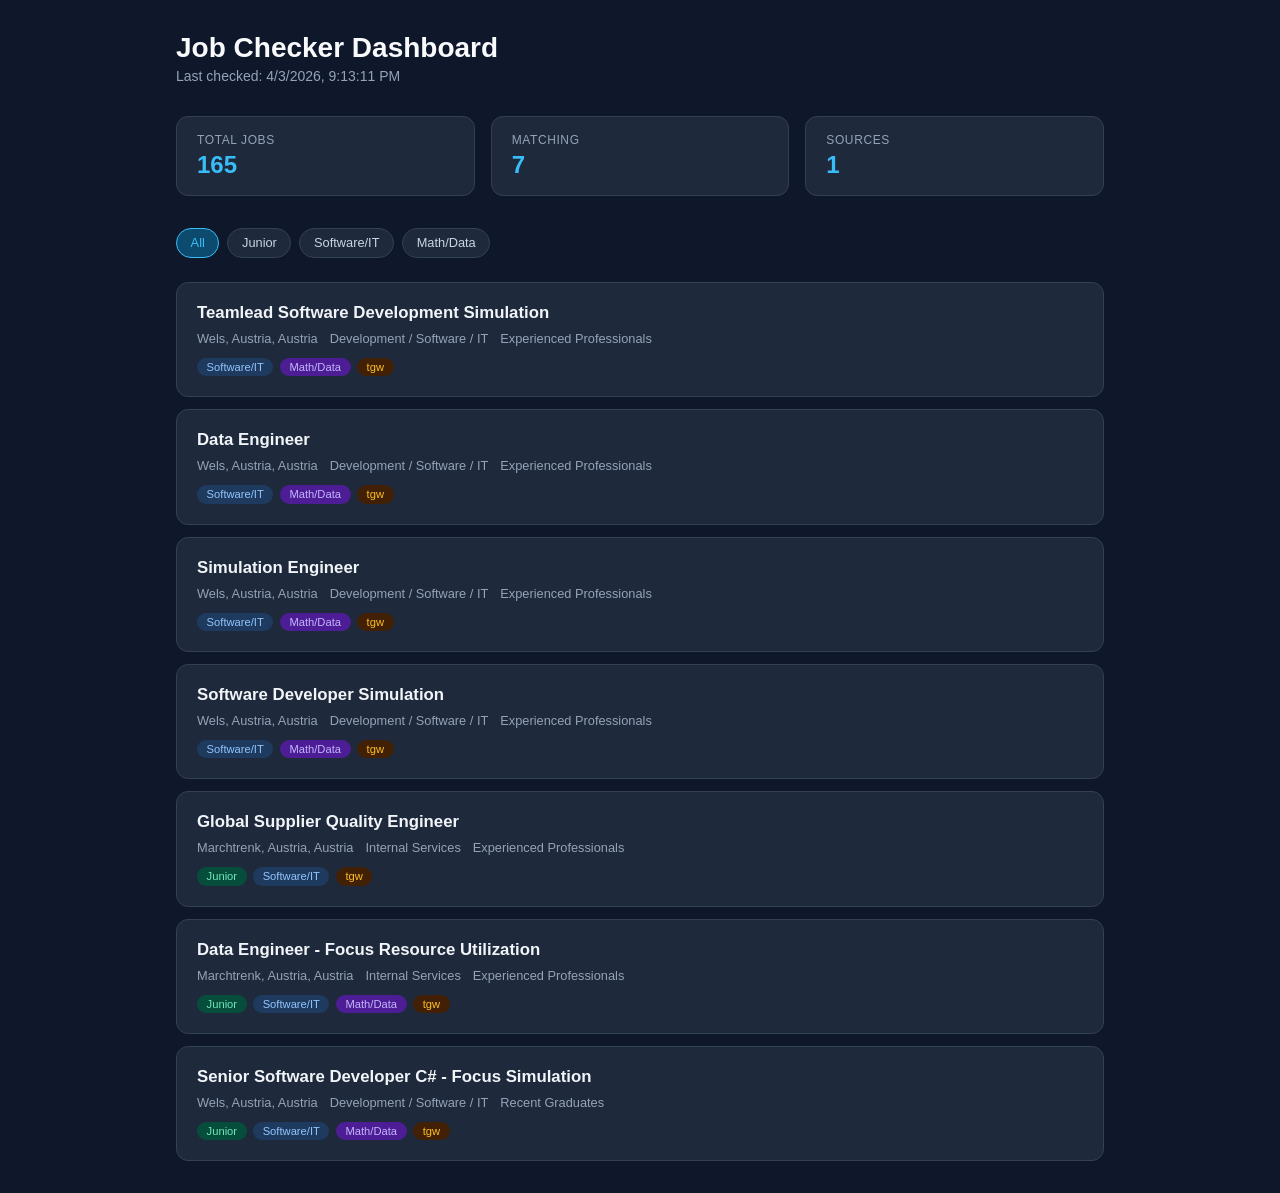
==== docs/index.html @ 66a91183 "initial generated project" ====
<!DOCTYPE html>
<html lang="en">
<head>
    <meta charset="UTF-8">
    <meta name="viewport" content="width=device-width, initial-scale=1.0">
    <title>Job Checker Dashboard</title>
    <style>
        * { margin: 0; padding: 0; box-sizing: border-box; }
        body {
            font-family: -apple-system, BlinkMacSystemFont, 'Segoe UI', Roboto, sans-serif;
            background: #0f172a;
            color: #e2e8f0;
            min-height: 100vh;
        }
        .container { max-width: 960px; margin: 0 auto; padding: 2rem 1rem; }
        header { margin-bottom: 2rem; }
        h1 { font-size: 1.75rem; color: #f8fafc; margin-bottom: 0.25rem; }
        .subtitle { color: #94a3b8; font-size: 0.875rem; }
        .stats {
            display: grid;
            grid-template-columns: repeat(auto-fit, minmax(140px, 1fr));
            gap: 1rem;
            margin-bottom: 2rem;
        }
        .stat-card {
            background: #1e293b;
            border-radius: 0.75rem;
            padding: 1rem 1.25rem;
            border: 1px solid #334155;
        }
        .stat-card .label { color: #94a3b8; font-size: 0.75rem; text-transform: uppercase; letter-spacing: 0.05em; }
        .stat-card .value { font-size: 1.5rem; font-weight: 700; color: #38bdf8; margin-top: 0.25rem; }
        .filters {
            display: flex; gap: 0.5rem; flex-wrap: wrap; margin-bottom: 1.5rem;
        }
        .filter-btn {
            background: #1e293b;
            border: 1px solid #334155;
            color: #cbd5e1;
            padding: 0.4rem 0.85rem;
            border-radius: 2rem;
            font-size: 0.8rem;
            cursor: pointer;
            transition: all 0.15s;
        }
        .filter-btn:hover { border-color: #38bdf8; color: #38bdf8; }
        .filter-btn.active { background: #0c4a6e; border-color: #38bdf8; color: #38bdf8; }
        .job-list { display: flex; flex-direction: column; gap: 0.75rem; }
        .job-card {
            background: #1e293b;
            border: 1px solid #334155;
            border-radius: 0.75rem;
            padding: 1.25rem;
            transition: border-color 0.15s;
        }
        .job-card:hover { border-color: #475569; }
        .job-card a { text-decoration: none; color: inherit; }
        .job-title { font-size: 1.05rem; font-weight: 600; color: #f1f5f9; margin-bottom: 0.5rem; }
        .job-title a:hover { color: #38bdf8; }
        .job-meta { display: flex; flex-wrap: wrap; gap: 0.75rem; font-size: 0.8rem; color: #94a3b8; margin-bottom: 0.75rem; }
        .job-meta span { display: flex; align-items: center; gap: 0.3rem; }
        .tags { display: flex; flex-wrap: wrap; gap: 0.4rem; }
        .tag {
            font-size: 0.7rem;
            padding: 0.2rem 0.6rem;
            border-radius: 1rem;
            font-weight: 500;
        }
        .tag.junior { background: #064e3b; color: #6ee7b7; }
        .tag.software { background: #1e3a5f; color: #93c5fd; }
        .tag.math { background: #4c1d95; color: #c4b5fd; }
        .tag.source { background: #422006; color: #fbbf24; }
        .empty-state {
            text-align: center;
            padding: 3rem 1rem;
            color: #64748b;
        }
        .empty-state svg { width: 48px; height: 48px; margin-bottom: 1rem; opacity: 0.4; }
        .loading { text-align: center; padding: 3rem; color: #64748b; }
        .error { text-align: center; padding: 3rem; color: #f87171; }
    </style>
</head>
<body>
    <div class="container">
        <header>
            <h1>Job Checker Dashboard</h1>
            <p class="subtitle" id="last-check">Loading...</p>
        </header>

        <div class="stats" id="stats">
            <div class="stat-card">
                <div class="label">Total Jobs</div>
                <div class="value" id="stat-total">-</div>
            </div>
            <div class="stat-card">
                <div class="label">Matching</div>
                <div class="value" id="stat-matching">-</div>
            </div>
            <div class="stat-card">
                <div class="label">Sources</div>
                <div class="value" id="stat-sources">-</div>
            </div>
        </div>

        <div class="filters" id="filters">
            <button class="filter-btn active" data-filter="all">All</button>
            <button class="filter-btn" data-filter="junior">Junior</button>
            <button class="filter-btn" data-filter="software">Software/IT</button>
            <button class="filter-btn" data-filter="math">Math/Data</button>
        </div>

        <div class="job-list" id="job-list">
            <div class="loading">Loading results...</div>
        </div>
    </div>

    <script>
        let allJobs = [];
        let currentFilter = 'all';

        async function loadData() {
            try {
                const res = await fetch('results.json?' + Date.now());
                if (!res.ok) throw new Error('Failed to load results.json');
                const data = await res.json();
                allJobs = data.results || [];
                render(data);
            } catch (err) {
                document.getElementById('job-list').innerHTML =
                    `<div class="error">Could not load results. Make sure the GitHub Action has run at least once.<br><small>${err.message}</small></div>`;
            }
        }

        function render(data) {
            const date = new Date(data.check_date);
            document.getElementById('last-check').textContent =
                `Last checked: ${date.toLocaleString()}`;
            document.getElementById('stat-total').textContent = data.total_jobs_found;
            document.getElementById('stat-matching').textContent = data.matching_jobs;

            const sources = new Set(allJobs.map(j => j.source));
            document.getElementById('stat-sources').textContent = sources.size;

            applyFilter();
        }

        function applyFilter() {
            let filtered = allJobs;
            if (currentFilter !== 'all') {
                const key = currentFilter === 'junior' ? 'is_junior_level'
                    : currentFilter === 'software' ? 'is_software_dev'
                    : 'is_math_related';
                filtered = allJobs.filter(j => j.match_details[key]);
            }

            const list = document.getElementById('job-list');
            if (filtered.length === 0) {
                list.innerHTML = `<div class="empty-state">
                    <svg xmlns="http://www.w3.org/2000/svg" fill="none" viewBox="0 0 24 24" stroke="currentColor"><path stroke-linecap="round" stroke-linejoin="round" stroke-width="1.5" d="M21 21l-6-6m2-5a7 7 0 11-14 0 7 7 0 0114 0z"/></svg>
                    <p>No matching jobs found for this filter.</p>
                </div>`;
                return;
            }

            list.innerHTML = filtered.map(job => {
                const tags = [];
                if (job.match_details.is_junior_level) tags.push('<span class="tag junior">Junior</span>');
                if (job.match_details.is_software_dev) tags.push('<span class="tag software">Software/IT</span>');
                if (job.match_details.is_math_related) tags.push('<span class="tag math">Math/Data</span>');
                tags.push(`<span class="tag source">${job.source}</span>`);

                const url = job.url.startsWith('http') ? job.url : `https://www.tgw-group.com${job.url}`;

                return `<div class="job-card">
                    <div class="job-title"><a href="${url}" target="_blank" rel="noopener">${job.title}</a></div>
                    <div class="job-meta">
                        <span>${job.location}, ${job.country}</span>
                        <span>${job.category}</span>
                        <span>${job.experience_level}</span>
                    </div>
                    <div class="tags">${tags.join('')}</div>
                </div>`;
            }).join('');
        }

        document.getElementById('filters').addEventListener('click', e => {
            if (!e.target.classList.contains('filter-btn')) return;
            document.querySelectorAll('.filter-btn').forEach(b => b.classList.remove('active'));
            e.target.classList.add('active');
            currentFilter = e.target.dataset.filter;
            applyFilter();
        });

        loadData();
    </script>
</body>
</html>
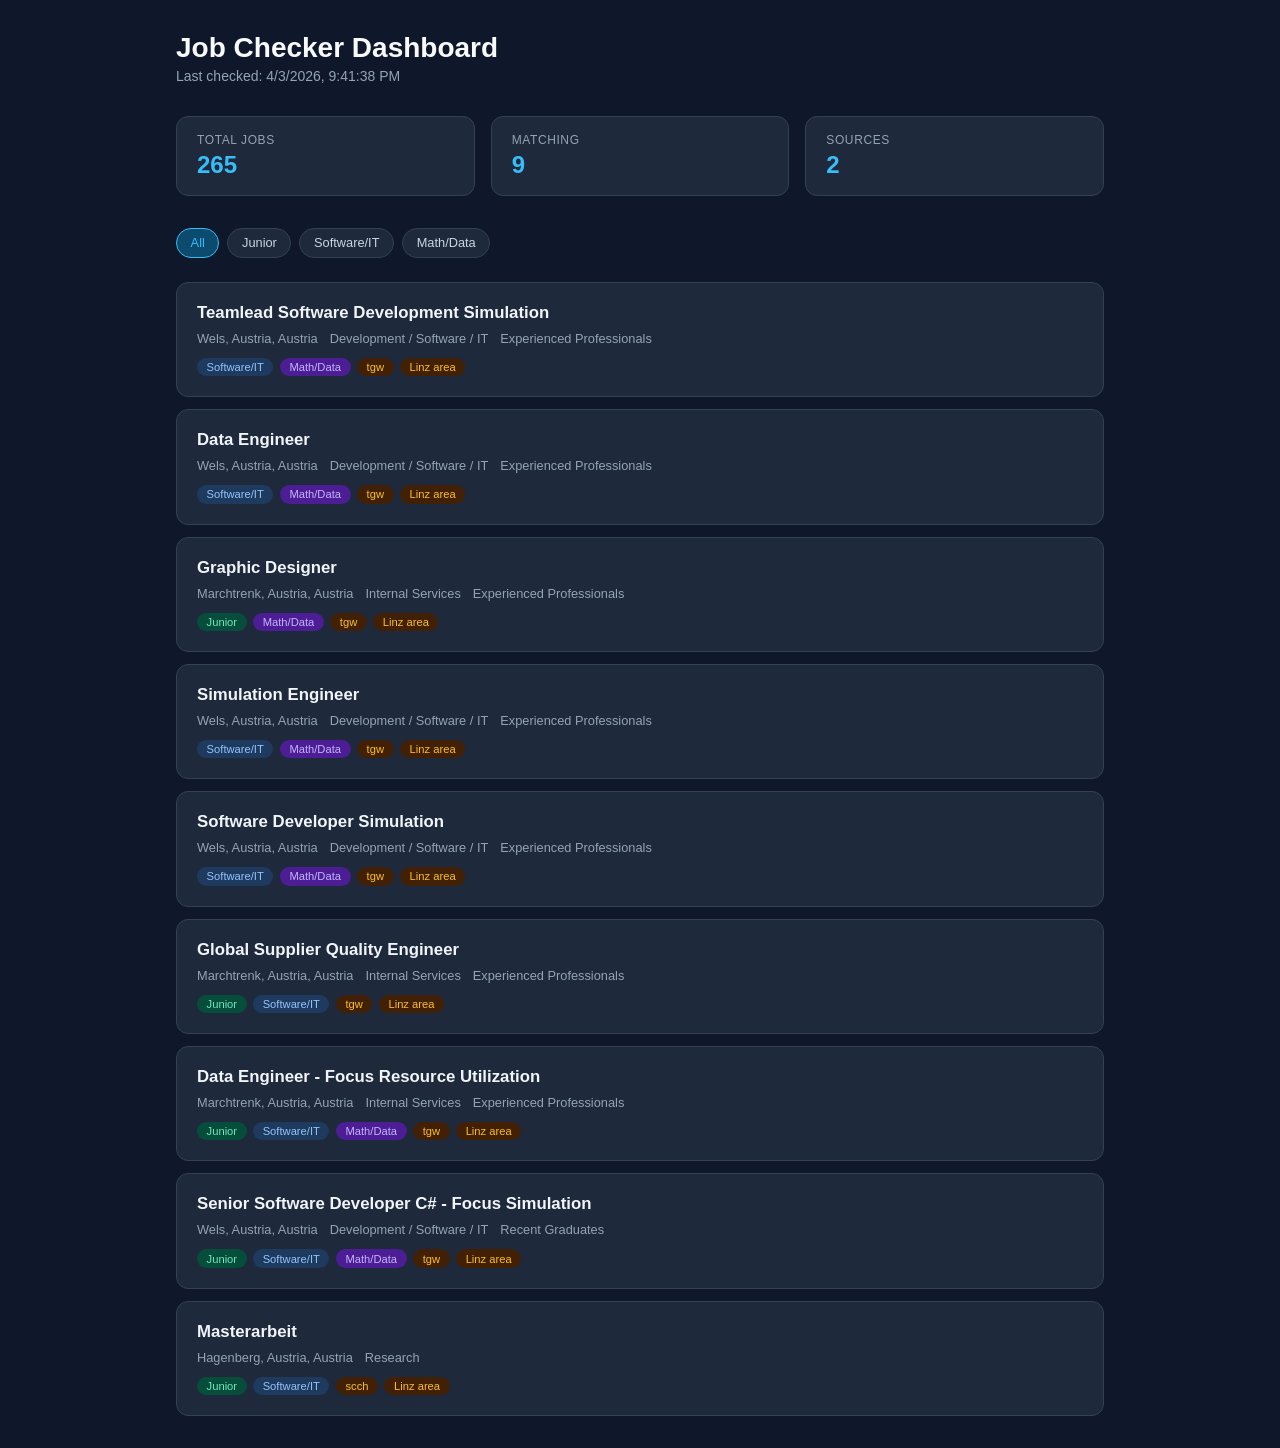
==== commit c590bf97: "add: more companies" ====
--- a/docs/index.html
+++ b/docs/index.html
@@ -168,6 +168,10 @@
                 if (job.match_details.is_software_dev) tags.push('<span class="tag software">Software/IT</span>');
                 if (job.match_details.is_math_related) tags.push('<span class="tag math">Math/Data</span>');
                 tags.push(`<span class="tag source">${job.source}</span>`);
+                if (job.location_match) {
+                    const locLabels = {linz_area: 'Linz area', austria: 'Austria', remote_worldwide: 'Remote (worldwide)', remote_eu: 'Remote (EU)', remote: 'Remote'};
+                    tags.push(`<span class="tag source">${locLabels[job.location_match] || job.location_match}</span>`);
+                }
 
                 const url = job.url.startsWith('http') ? job.url : `https://www.tgw-group.com${job.url}`;
 
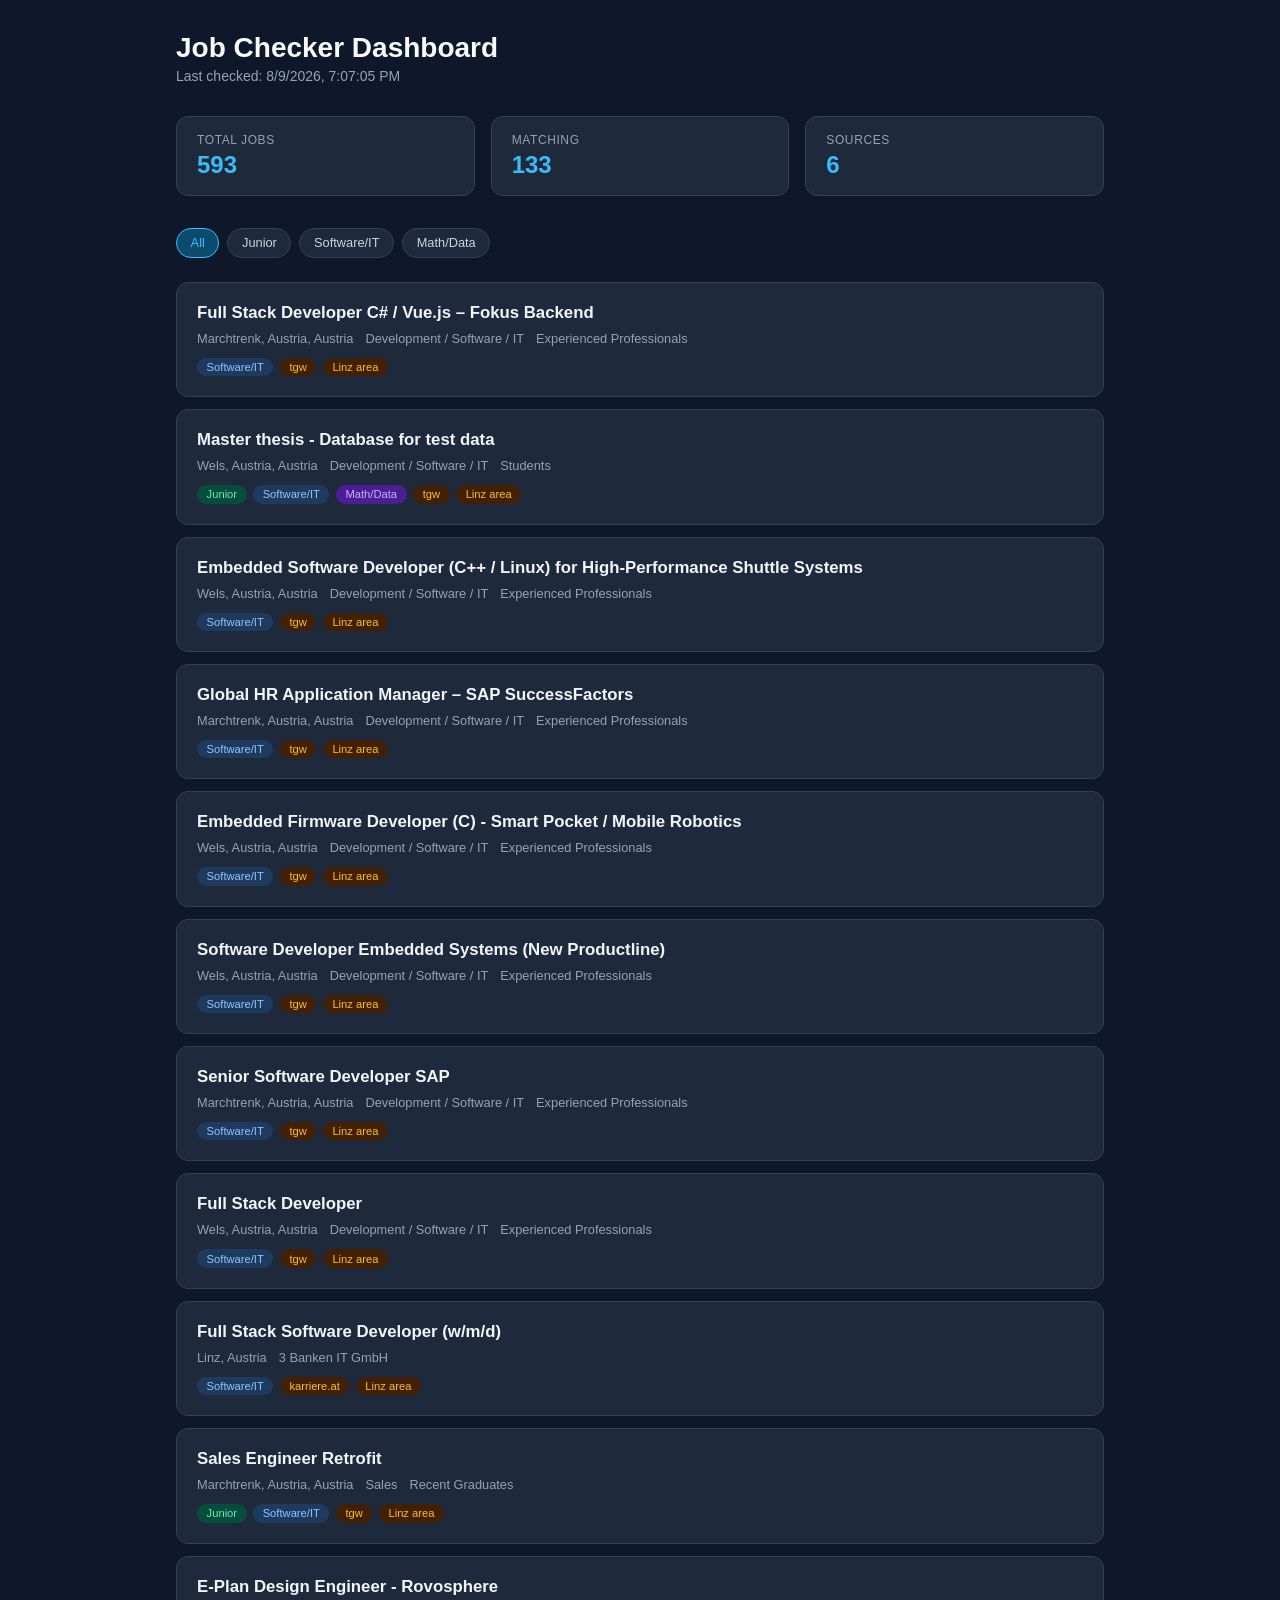
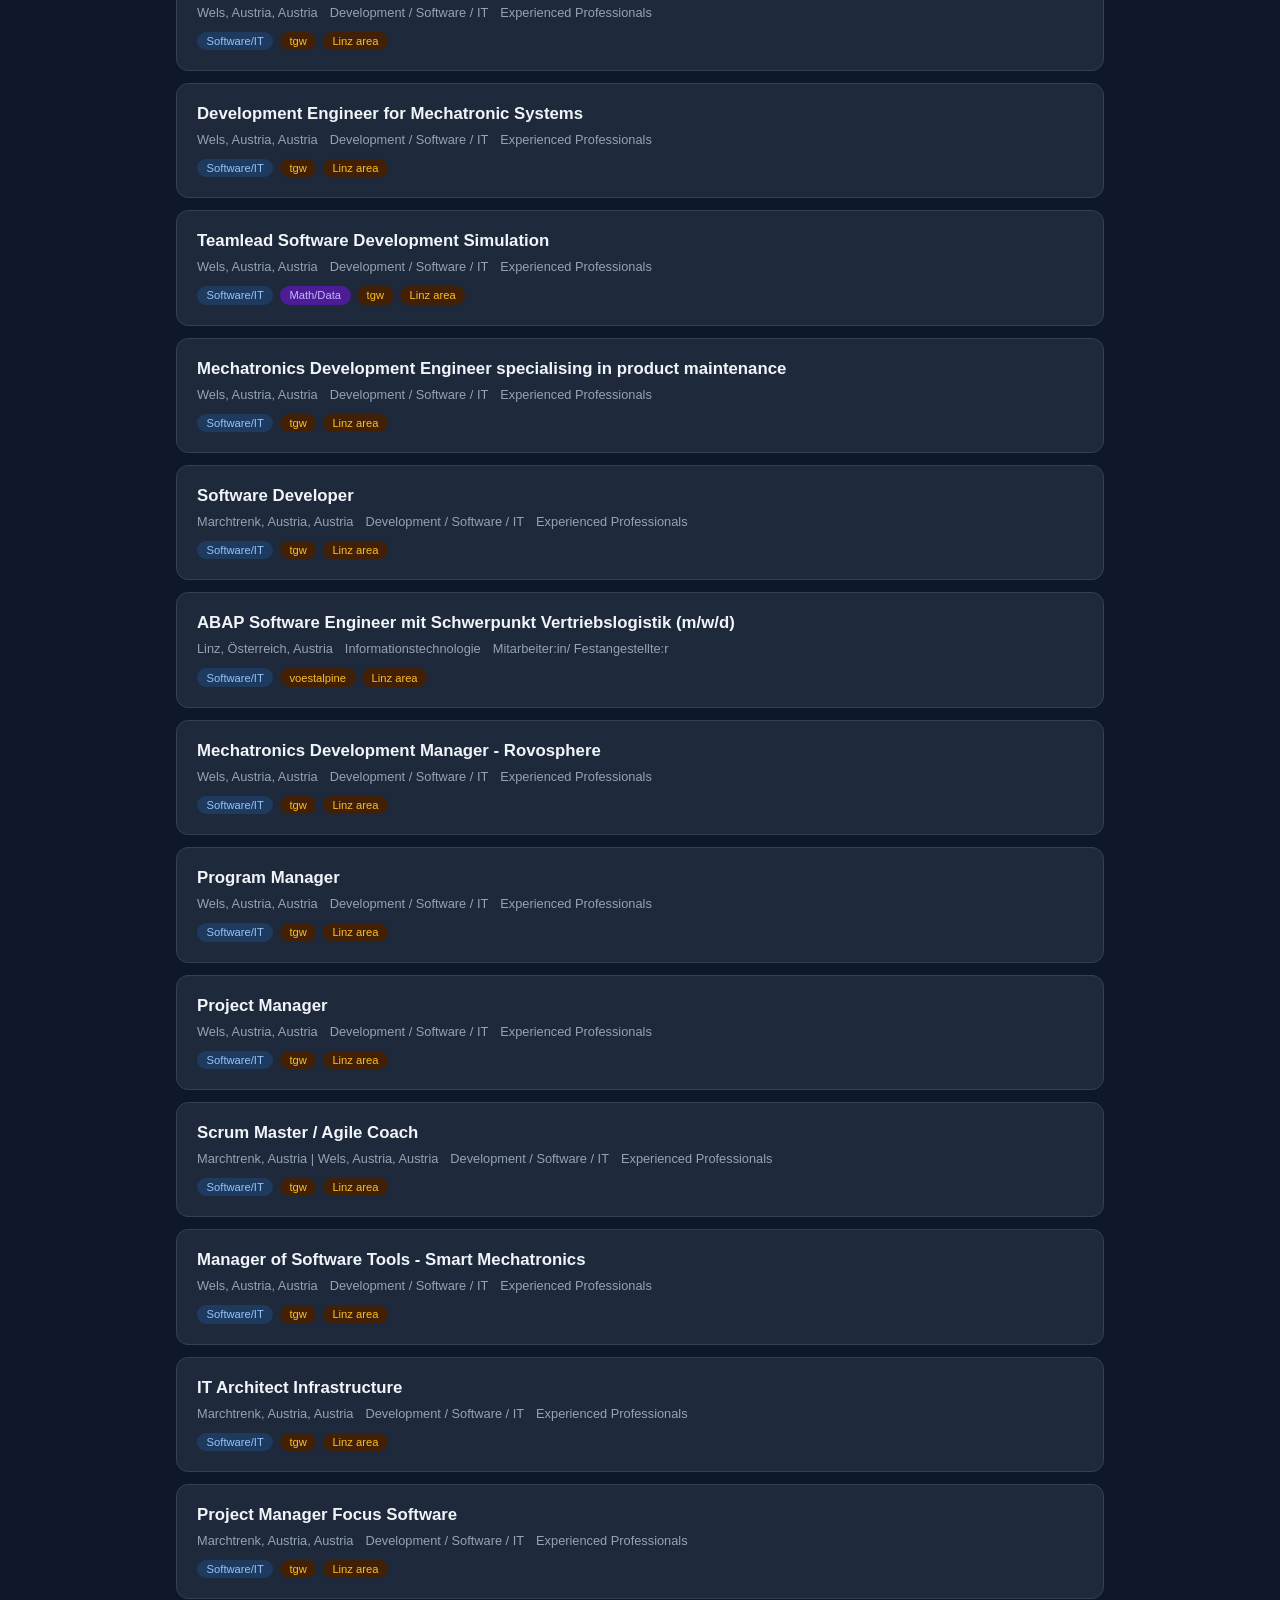
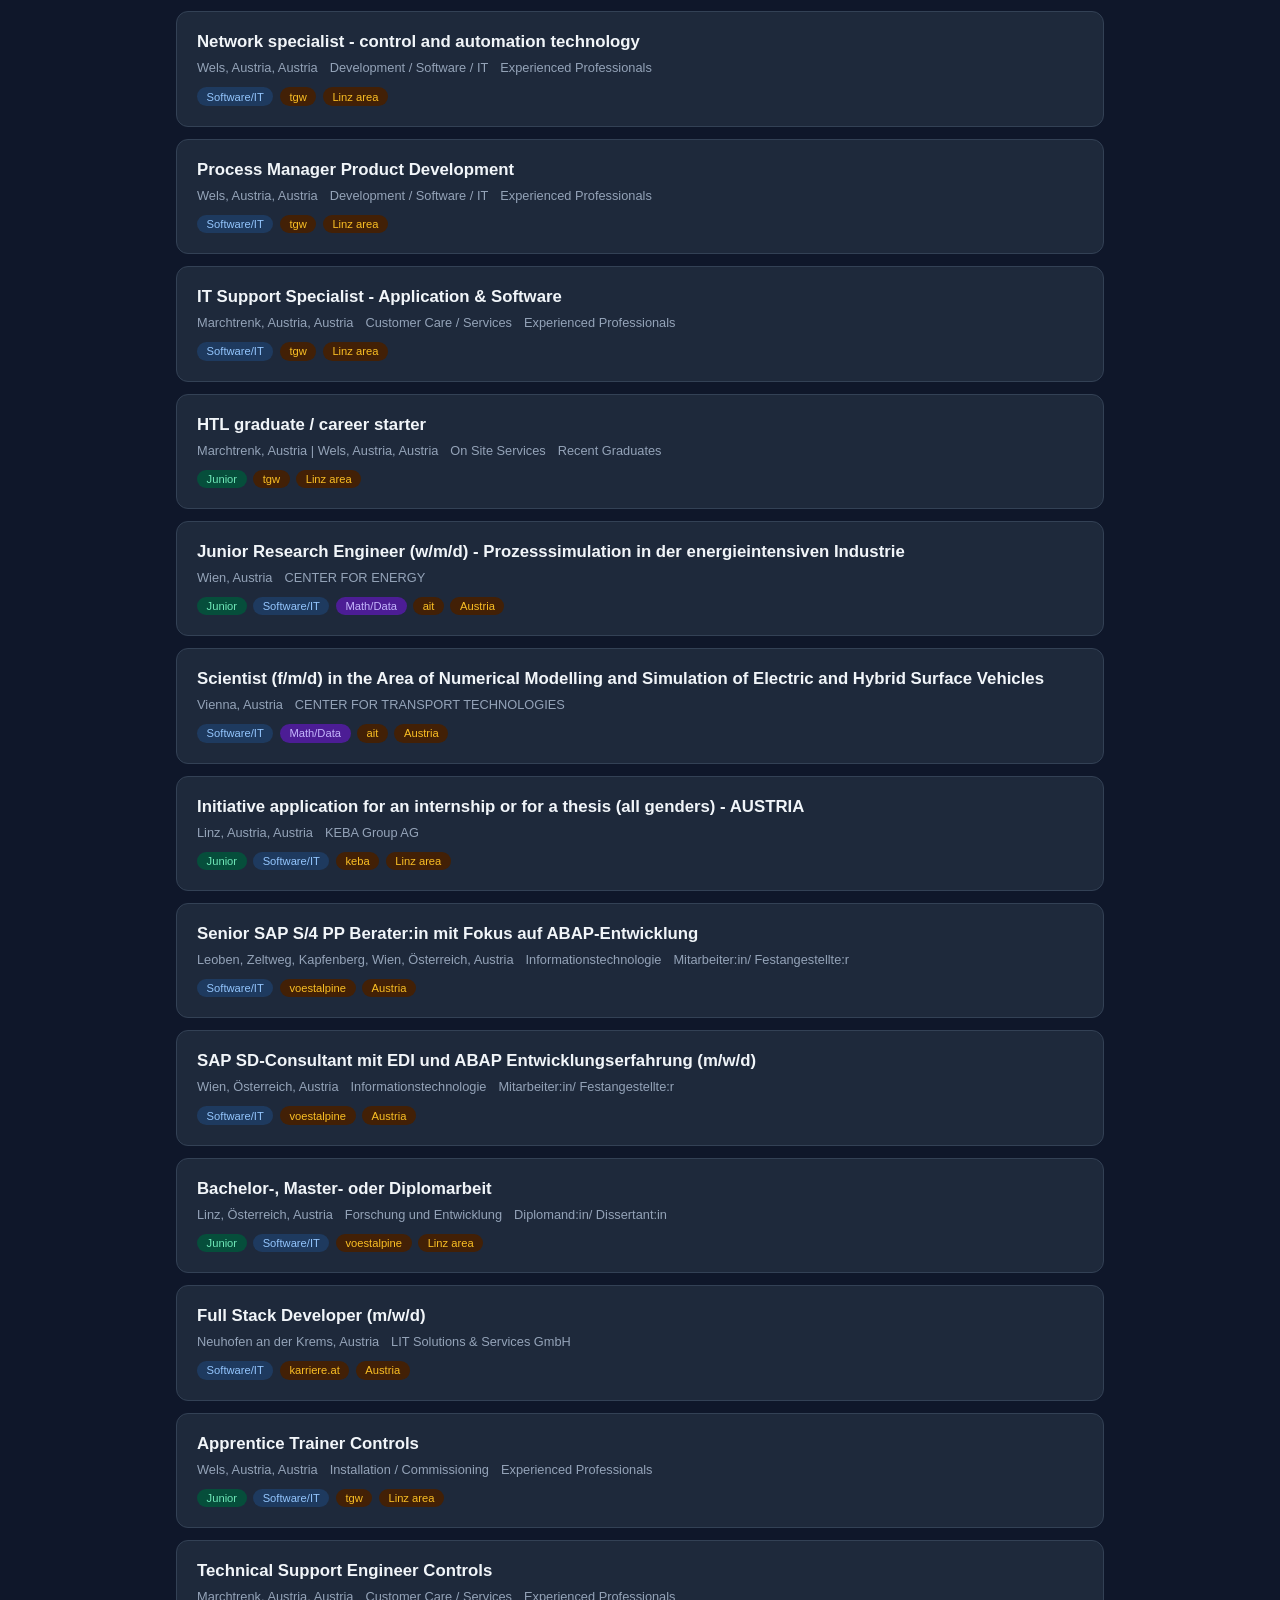
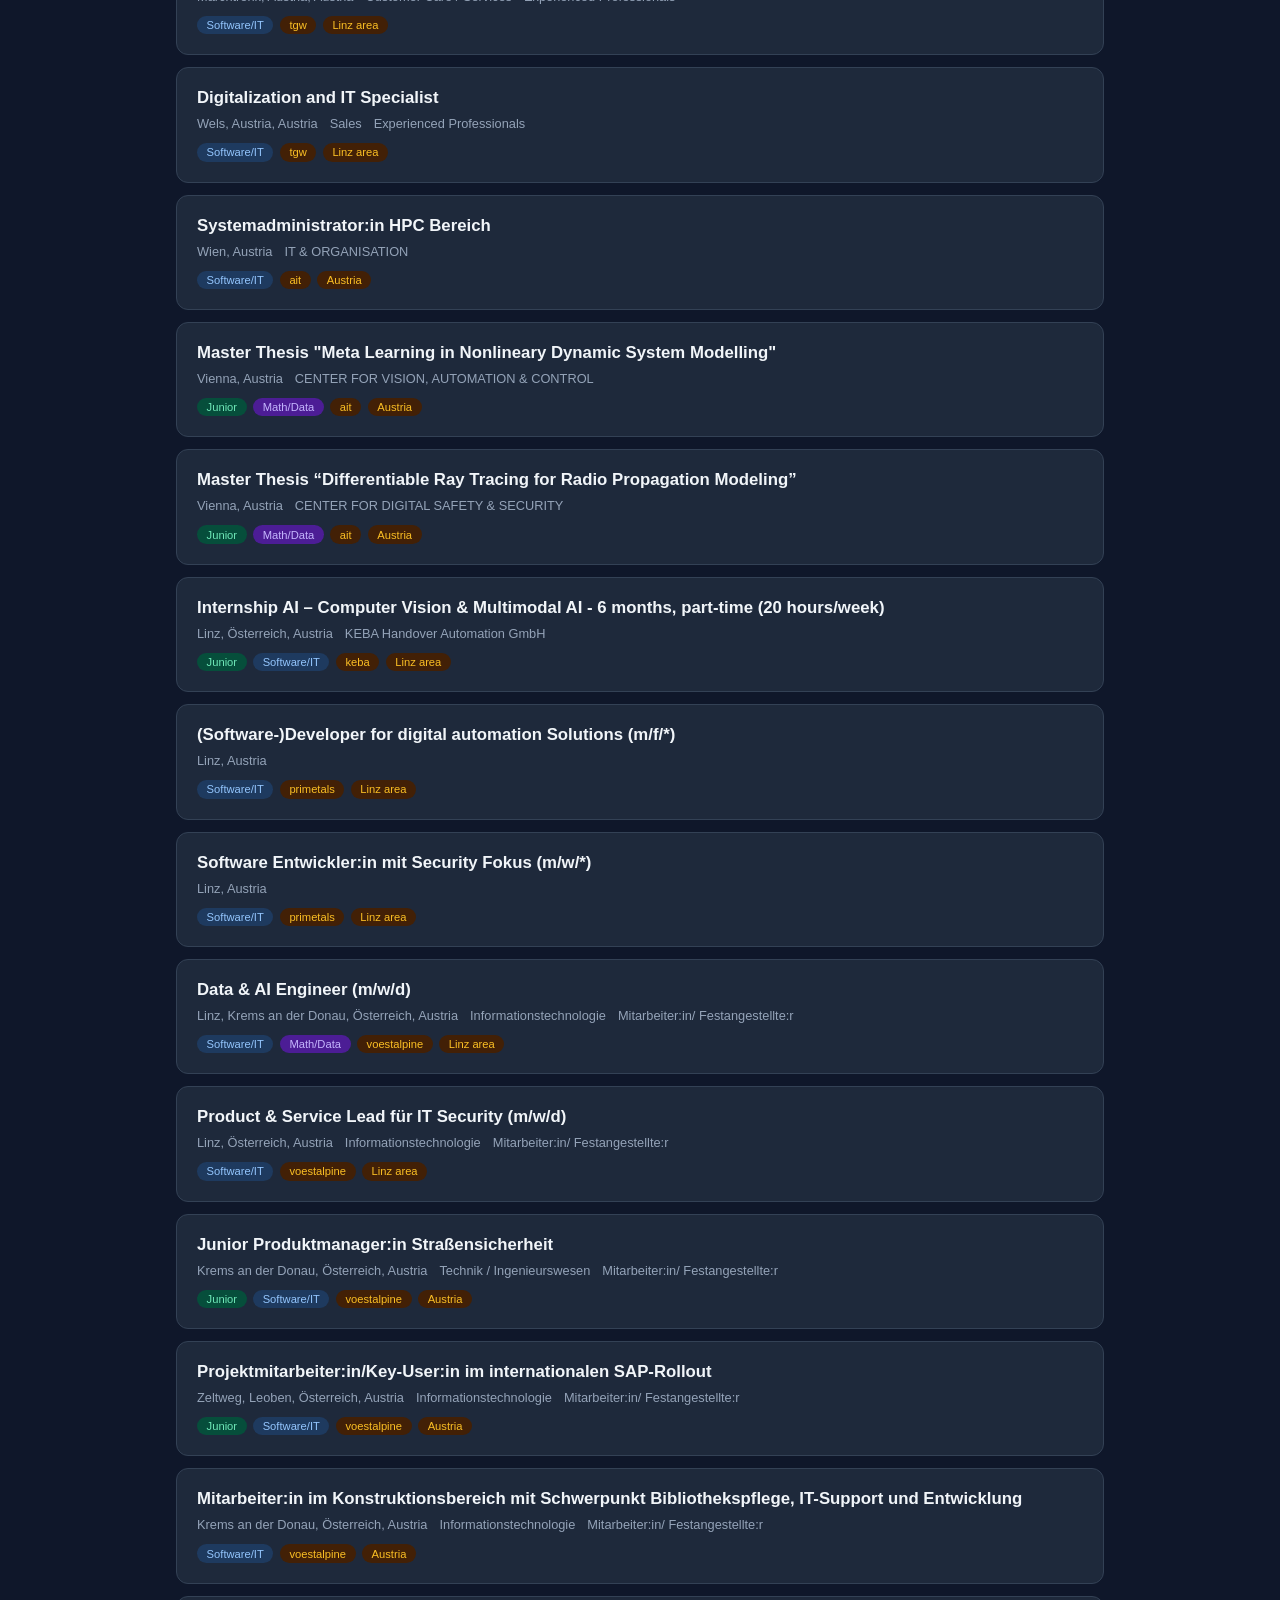
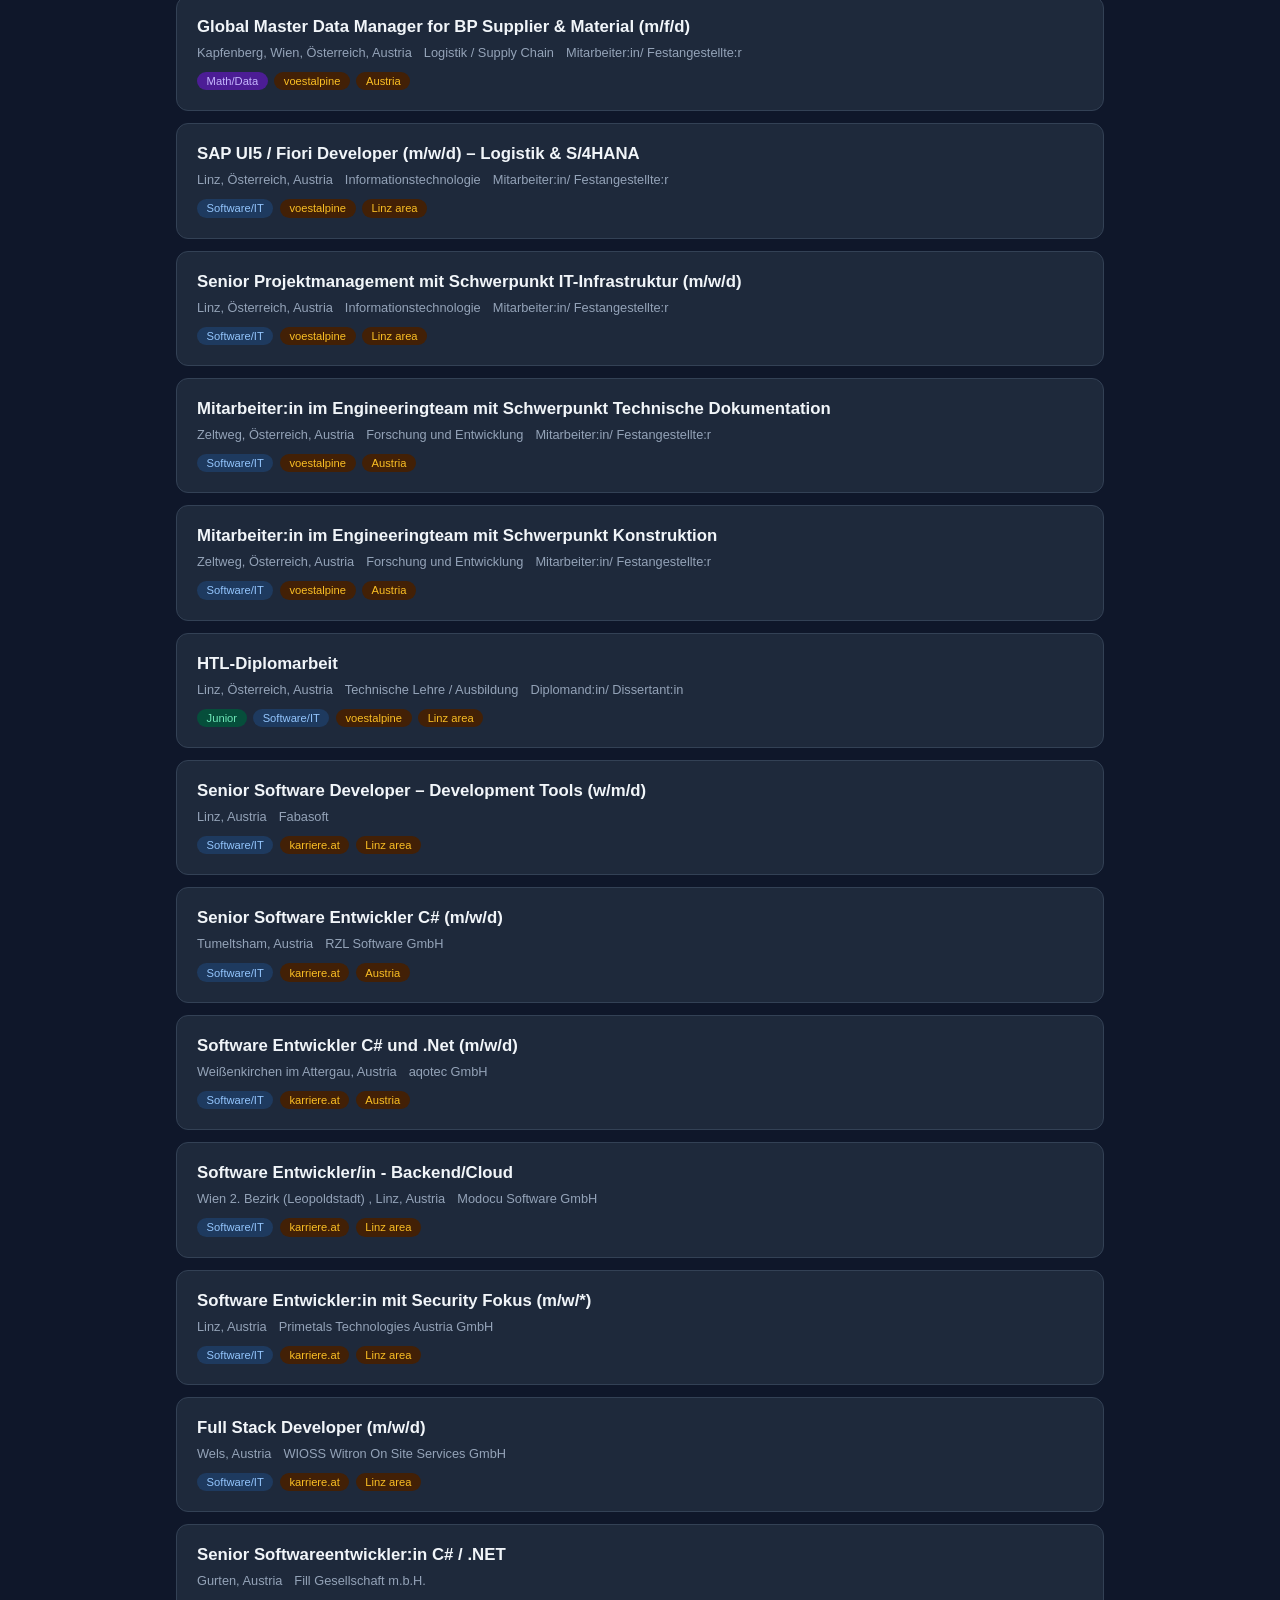
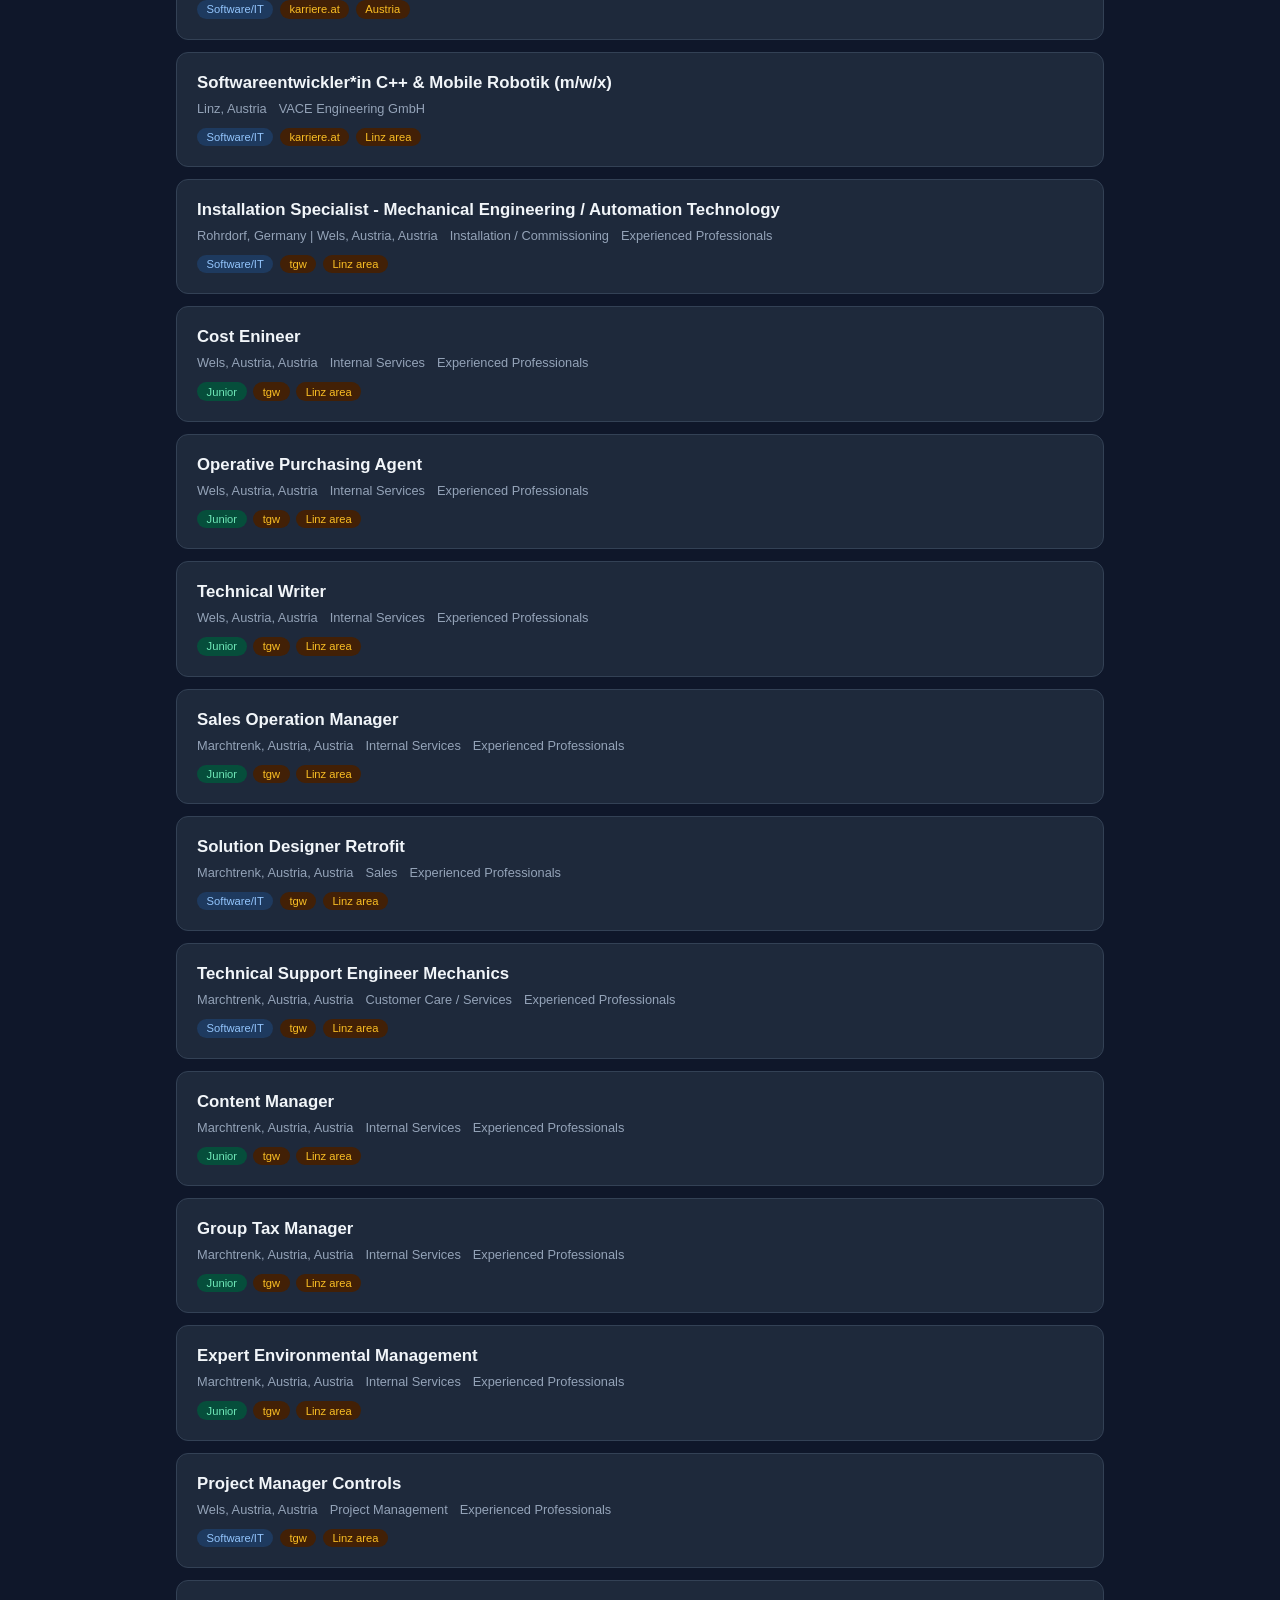
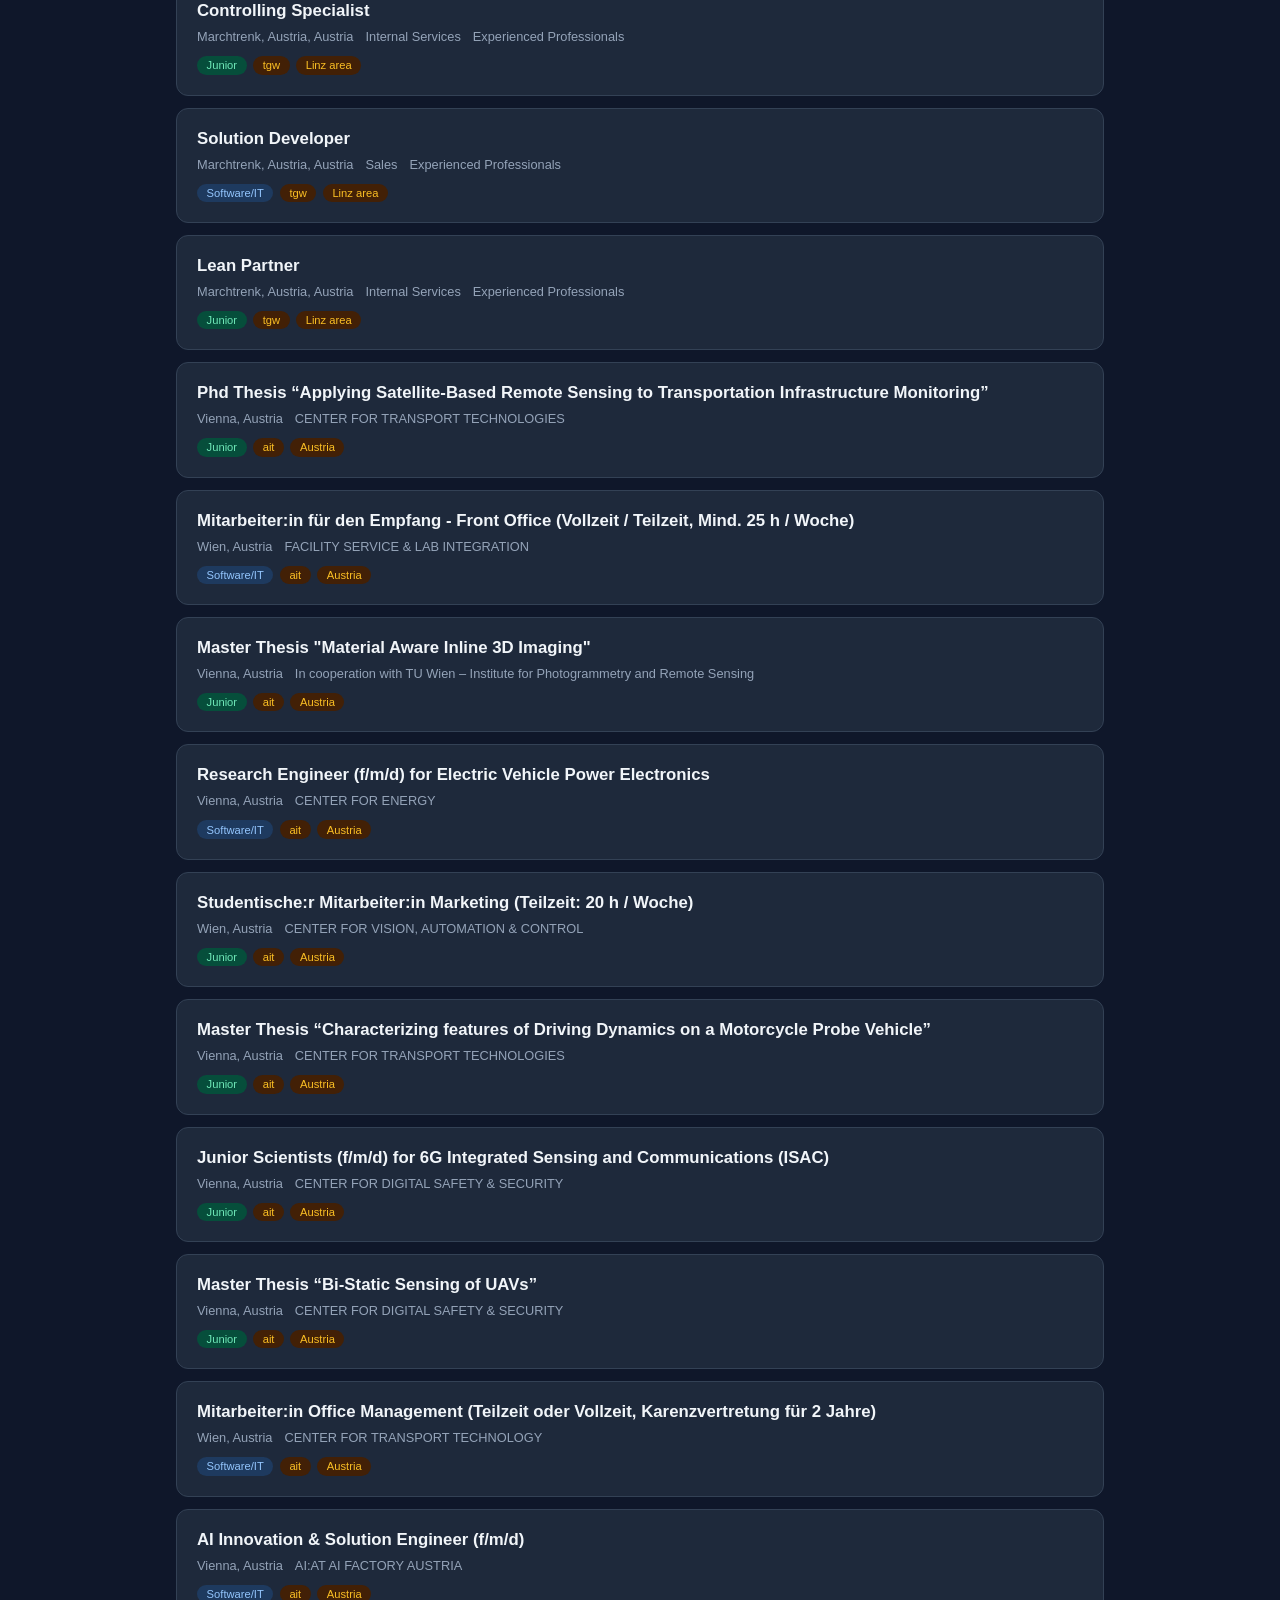
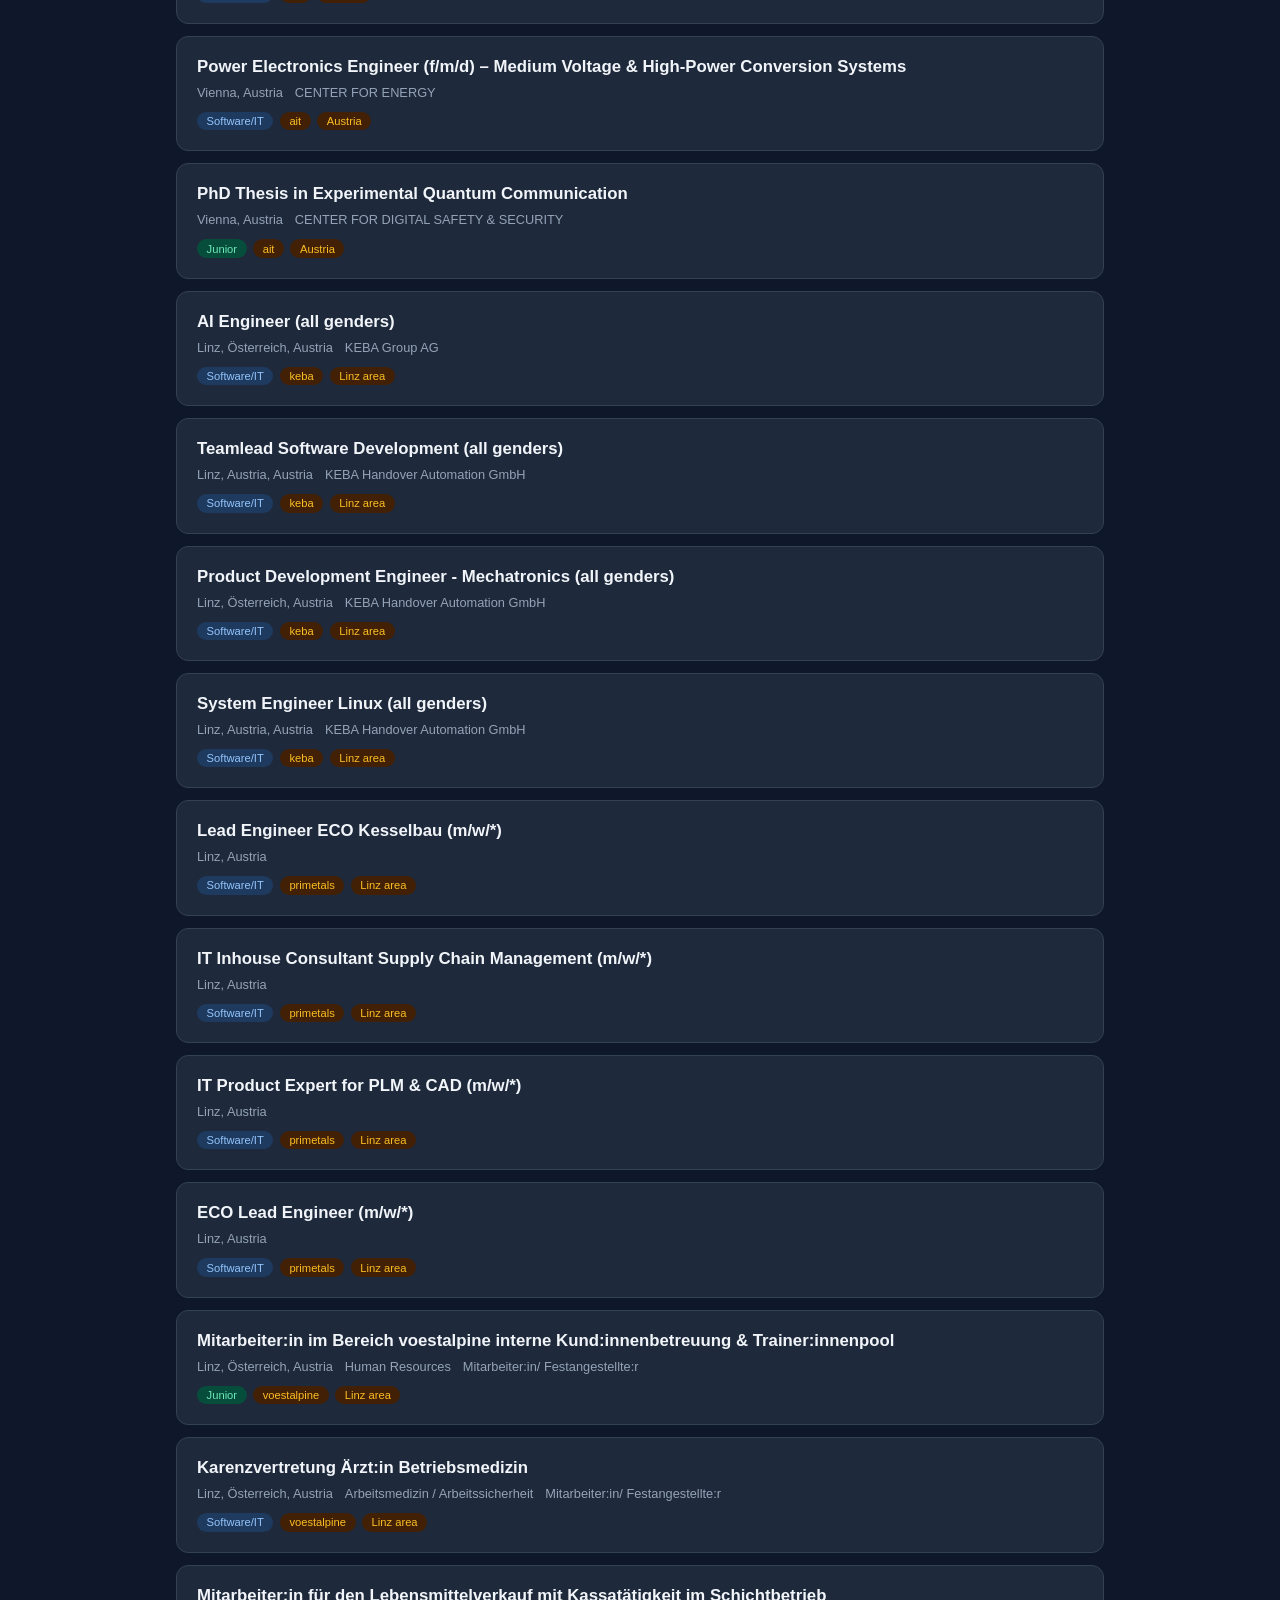
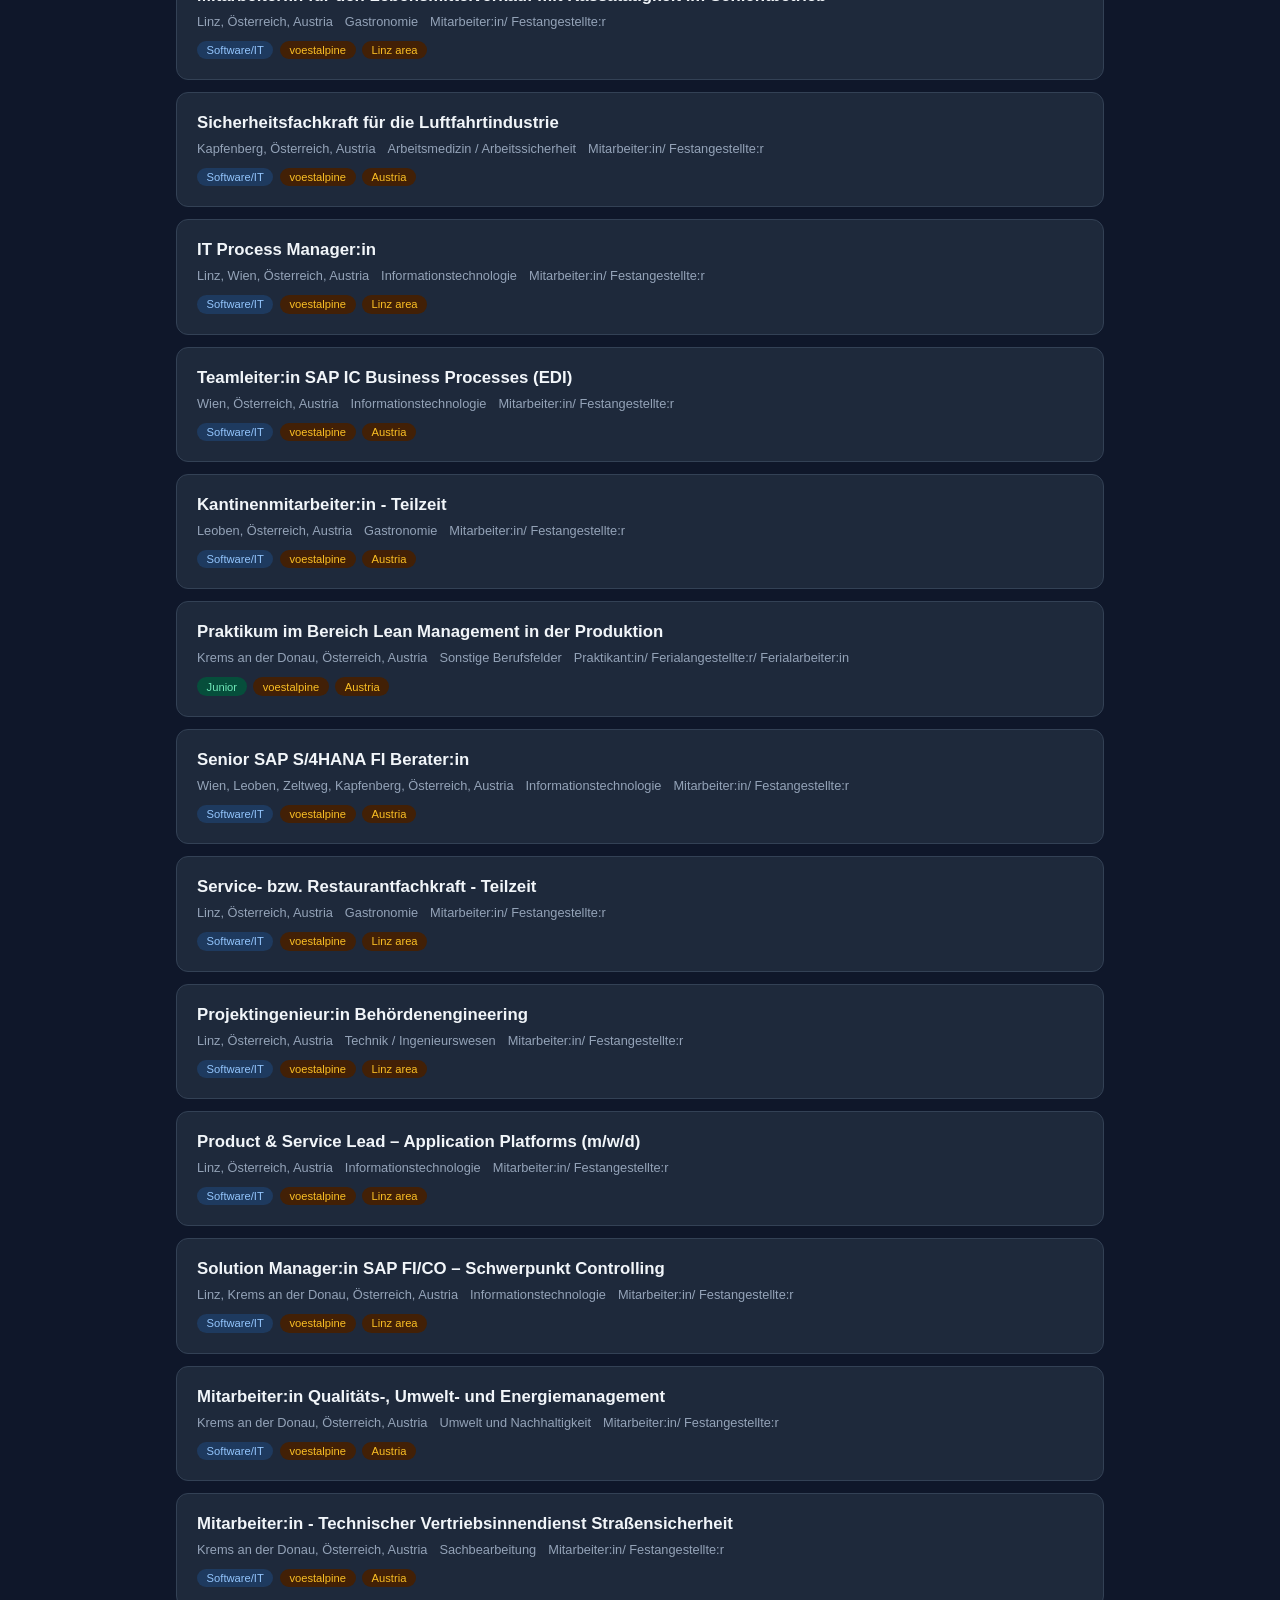
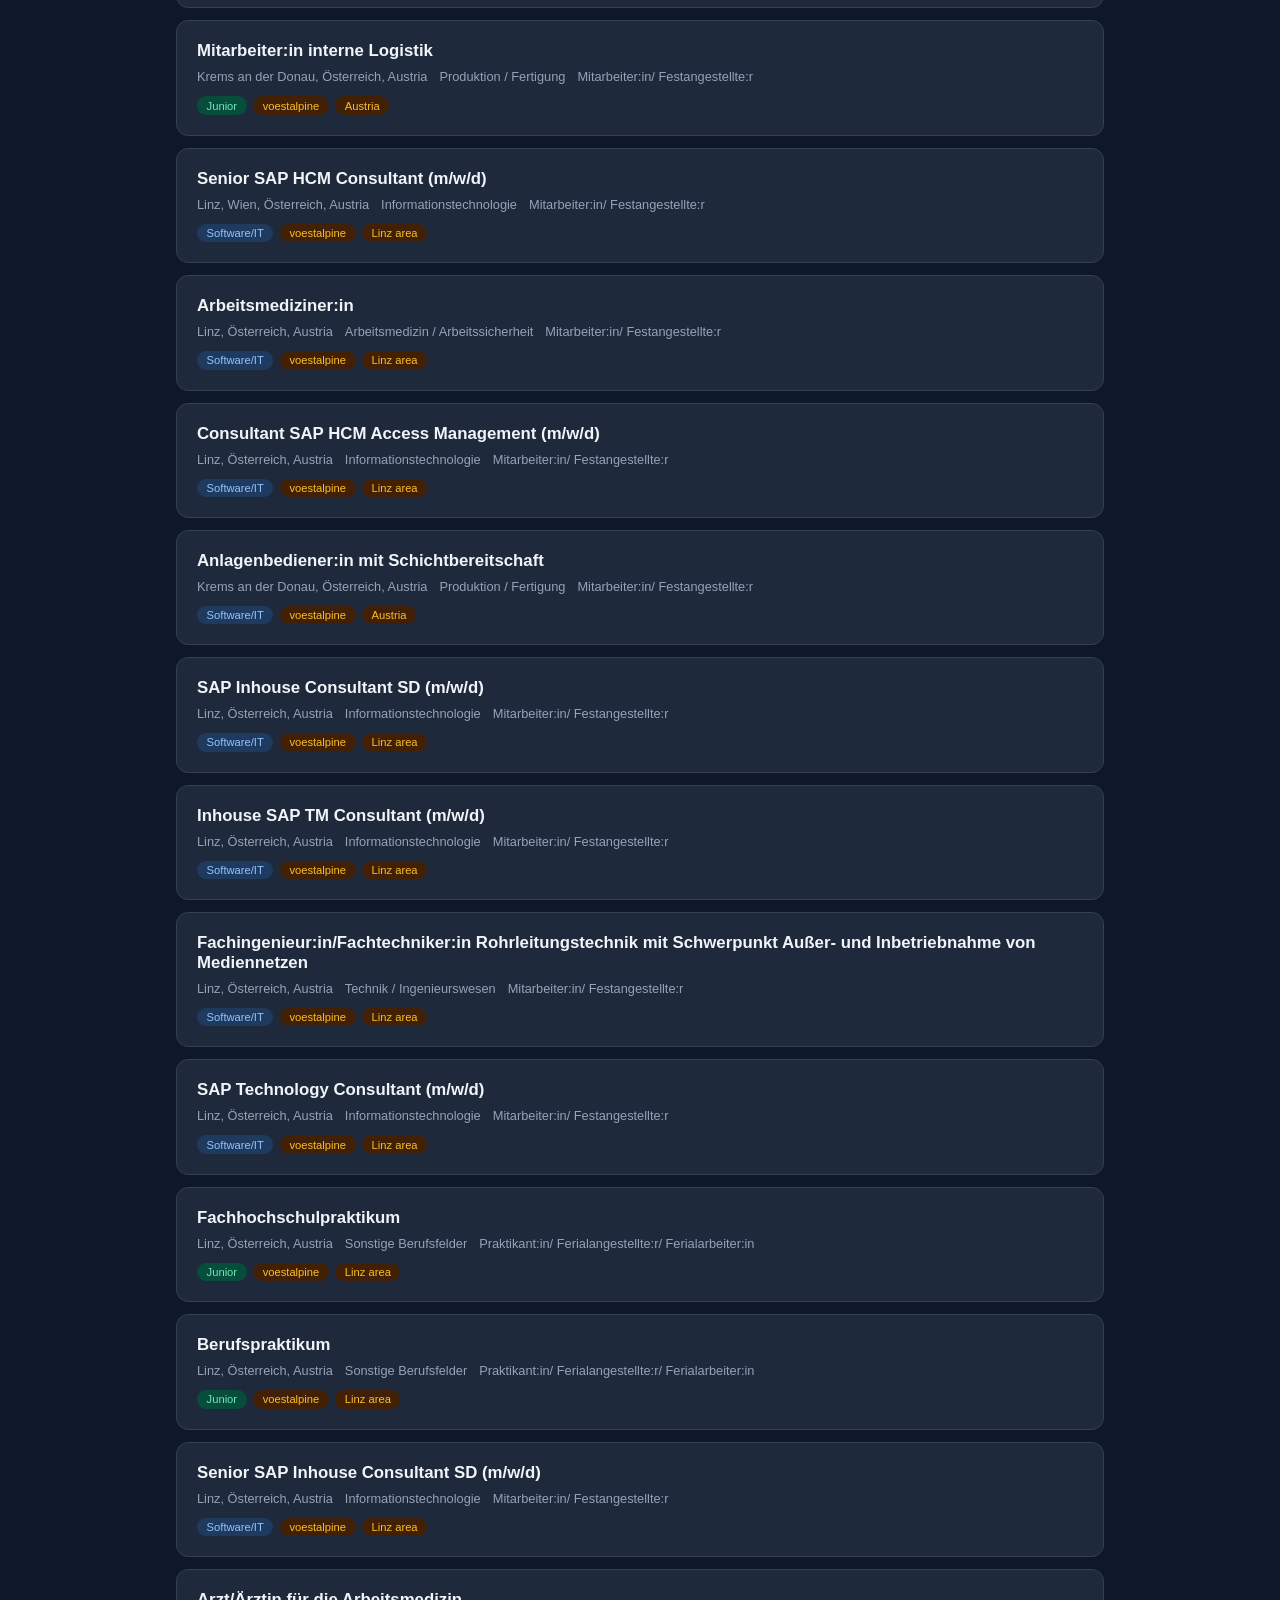
==== commit cdd49cc6: "fix: rewrite scrapers and scoring to surface 133 matching jobs" ====
--- a/docs/index.html
+++ b/docs/index.html
@@ -169,7 +169,7 @@
                 if (job.match_details.is_math_related) tags.push('<span class="tag math">Math/Data</span>');
                 tags.push(`<span class="tag source">${job.source}</span>`);
                 if (job.location_match) {
-                    const locLabels = {linz_area: 'Linz area', austria: 'Austria', remote_worldwide: 'Remote (worldwide)', remote_eu: 'Remote (EU)', remote: 'Remote'};
+                    const locLabels = {linz_area: 'Linz area', austria: 'Austria', remote_worldwide: 'Remote (worldwide)', remote_eu: 'Remote (EU)', remote: 'Remote', eu_nearby: 'EU nearby'};
                     tags.push(`<span class="tag source">${locLabels[job.location_match] || job.location_match}</span>`);
                 }
 
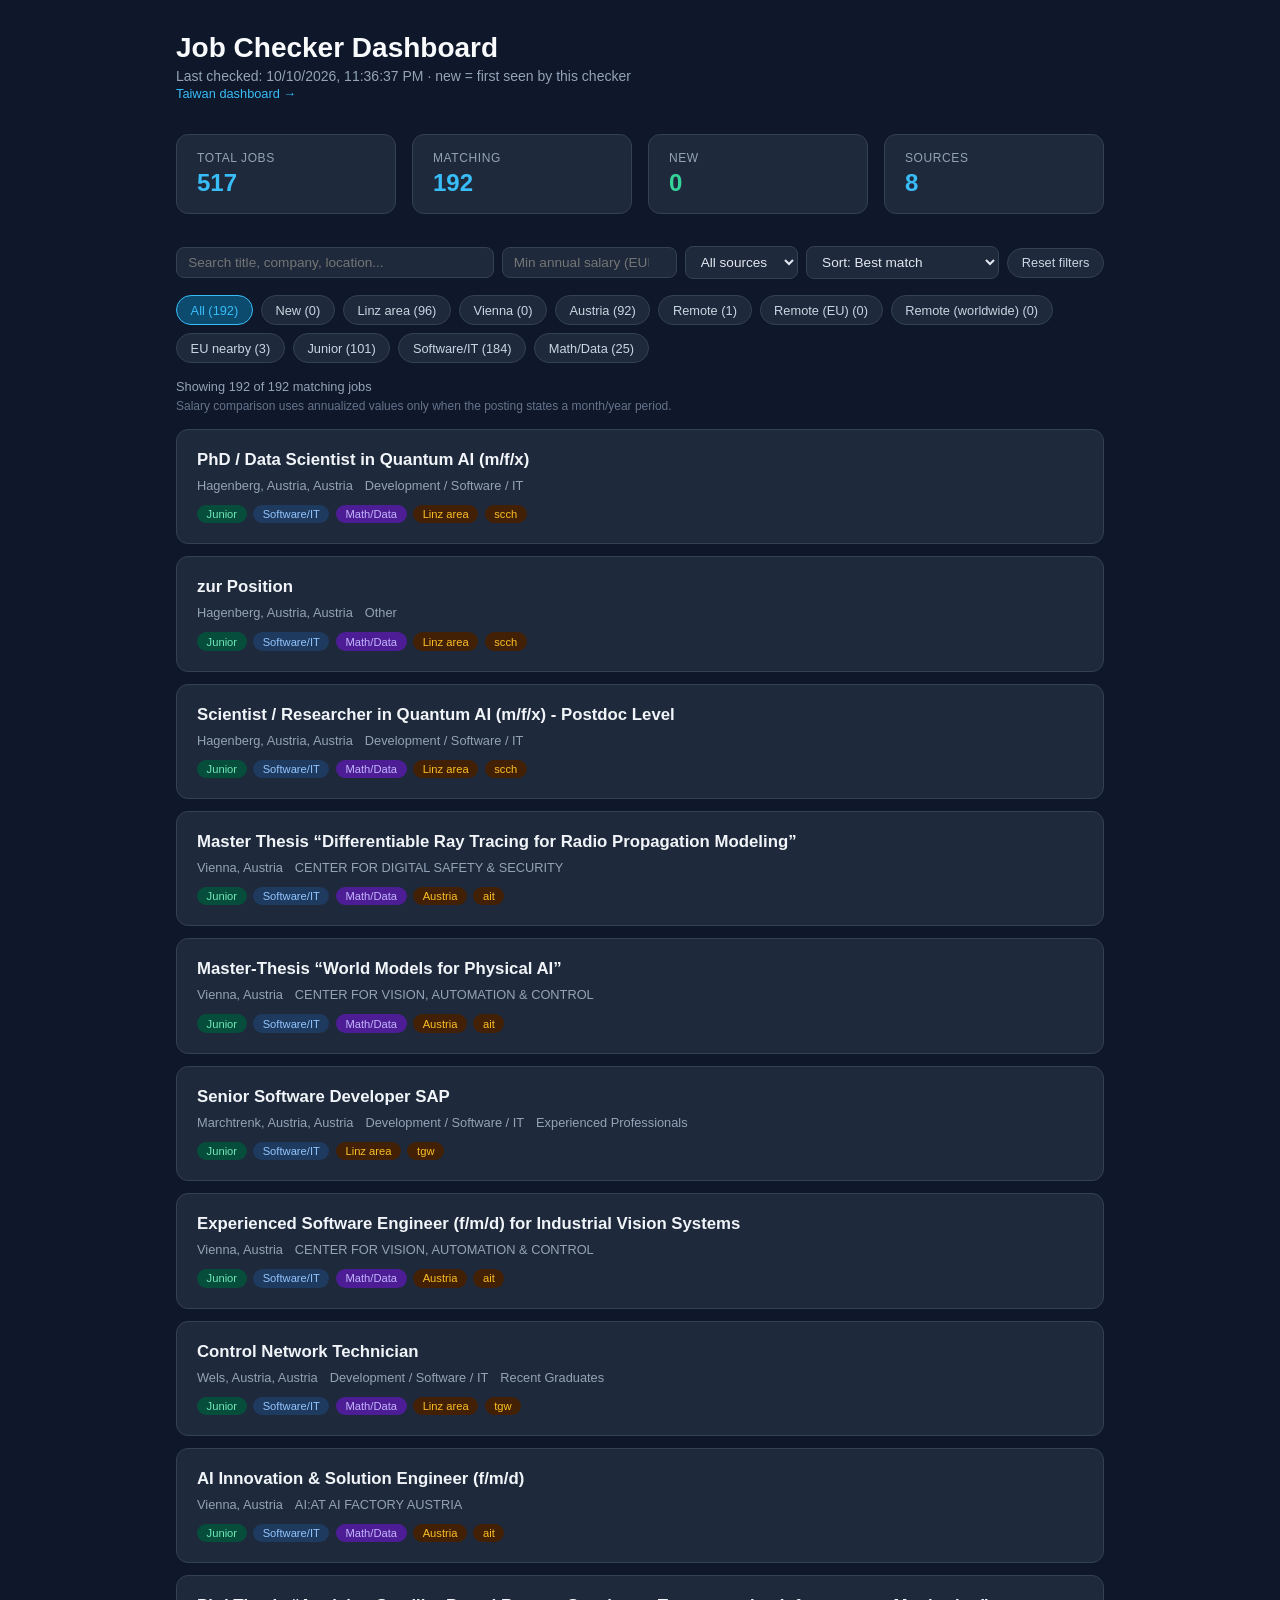
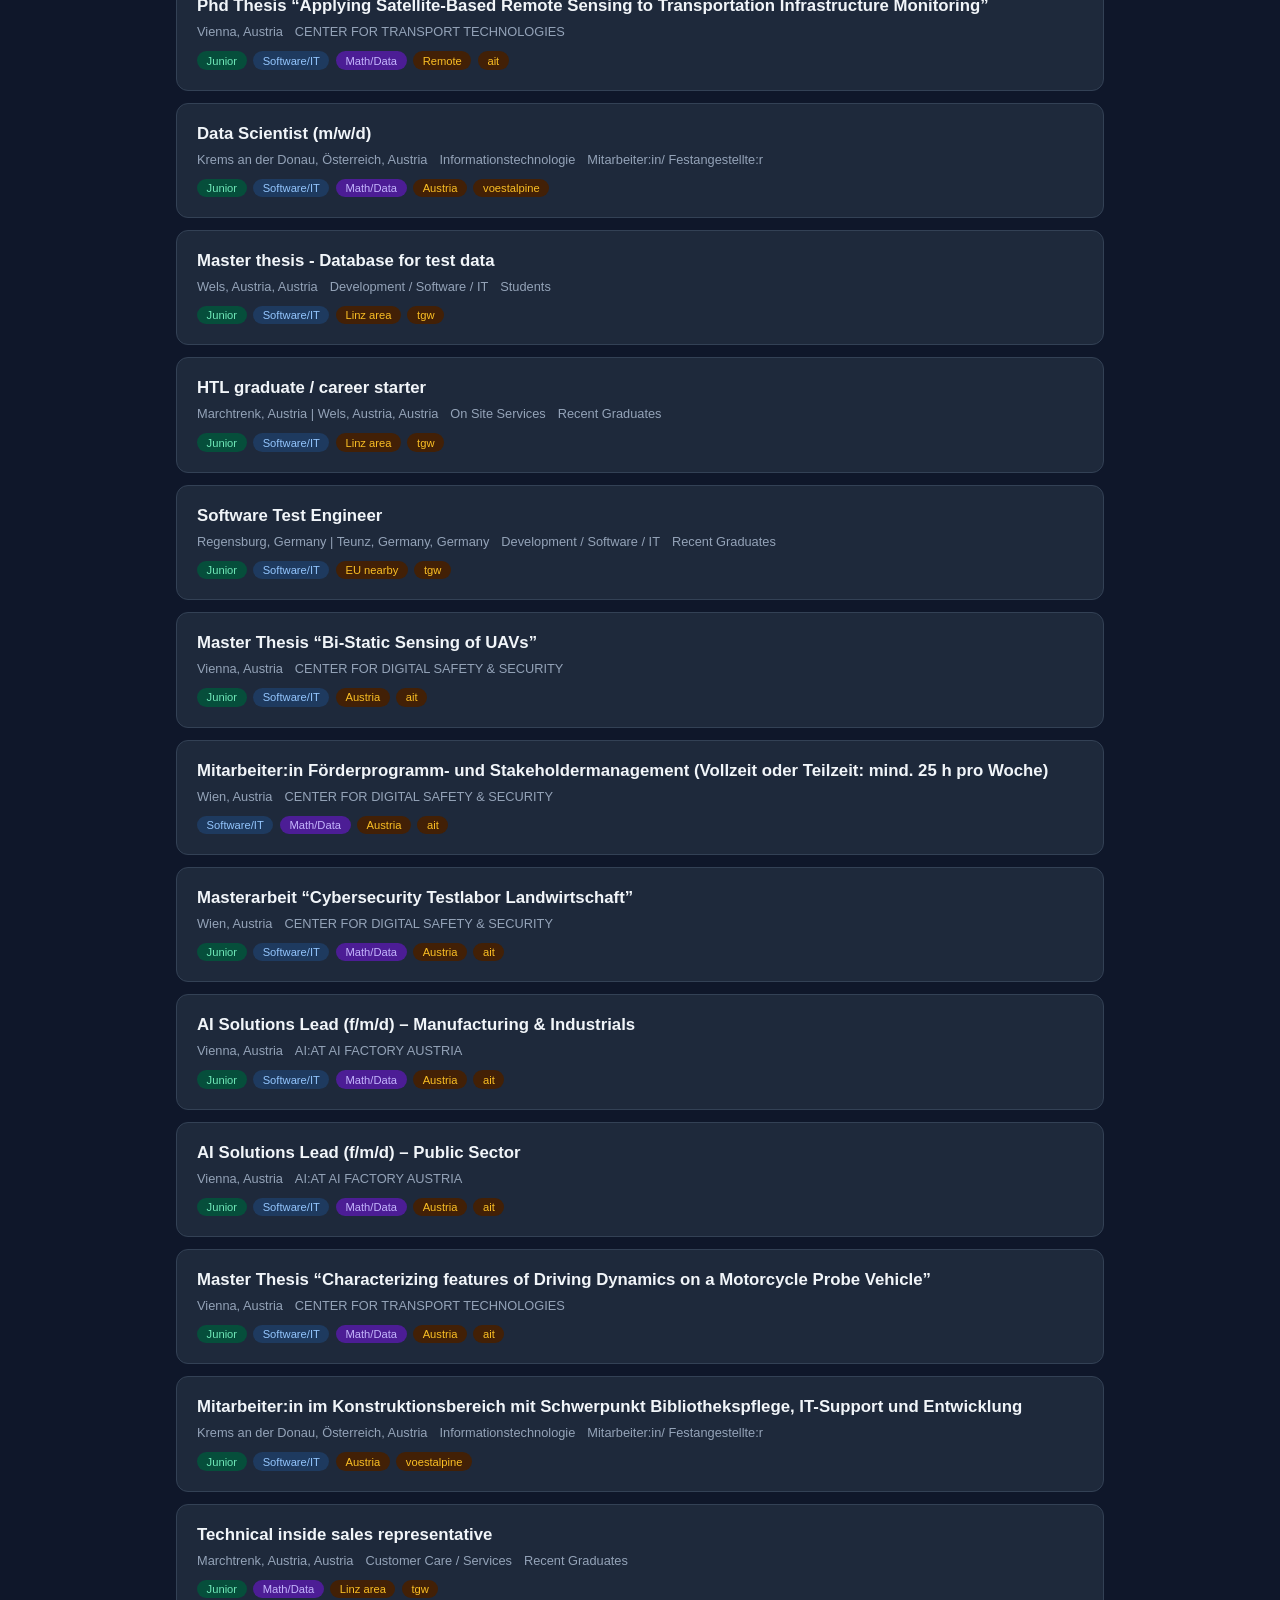
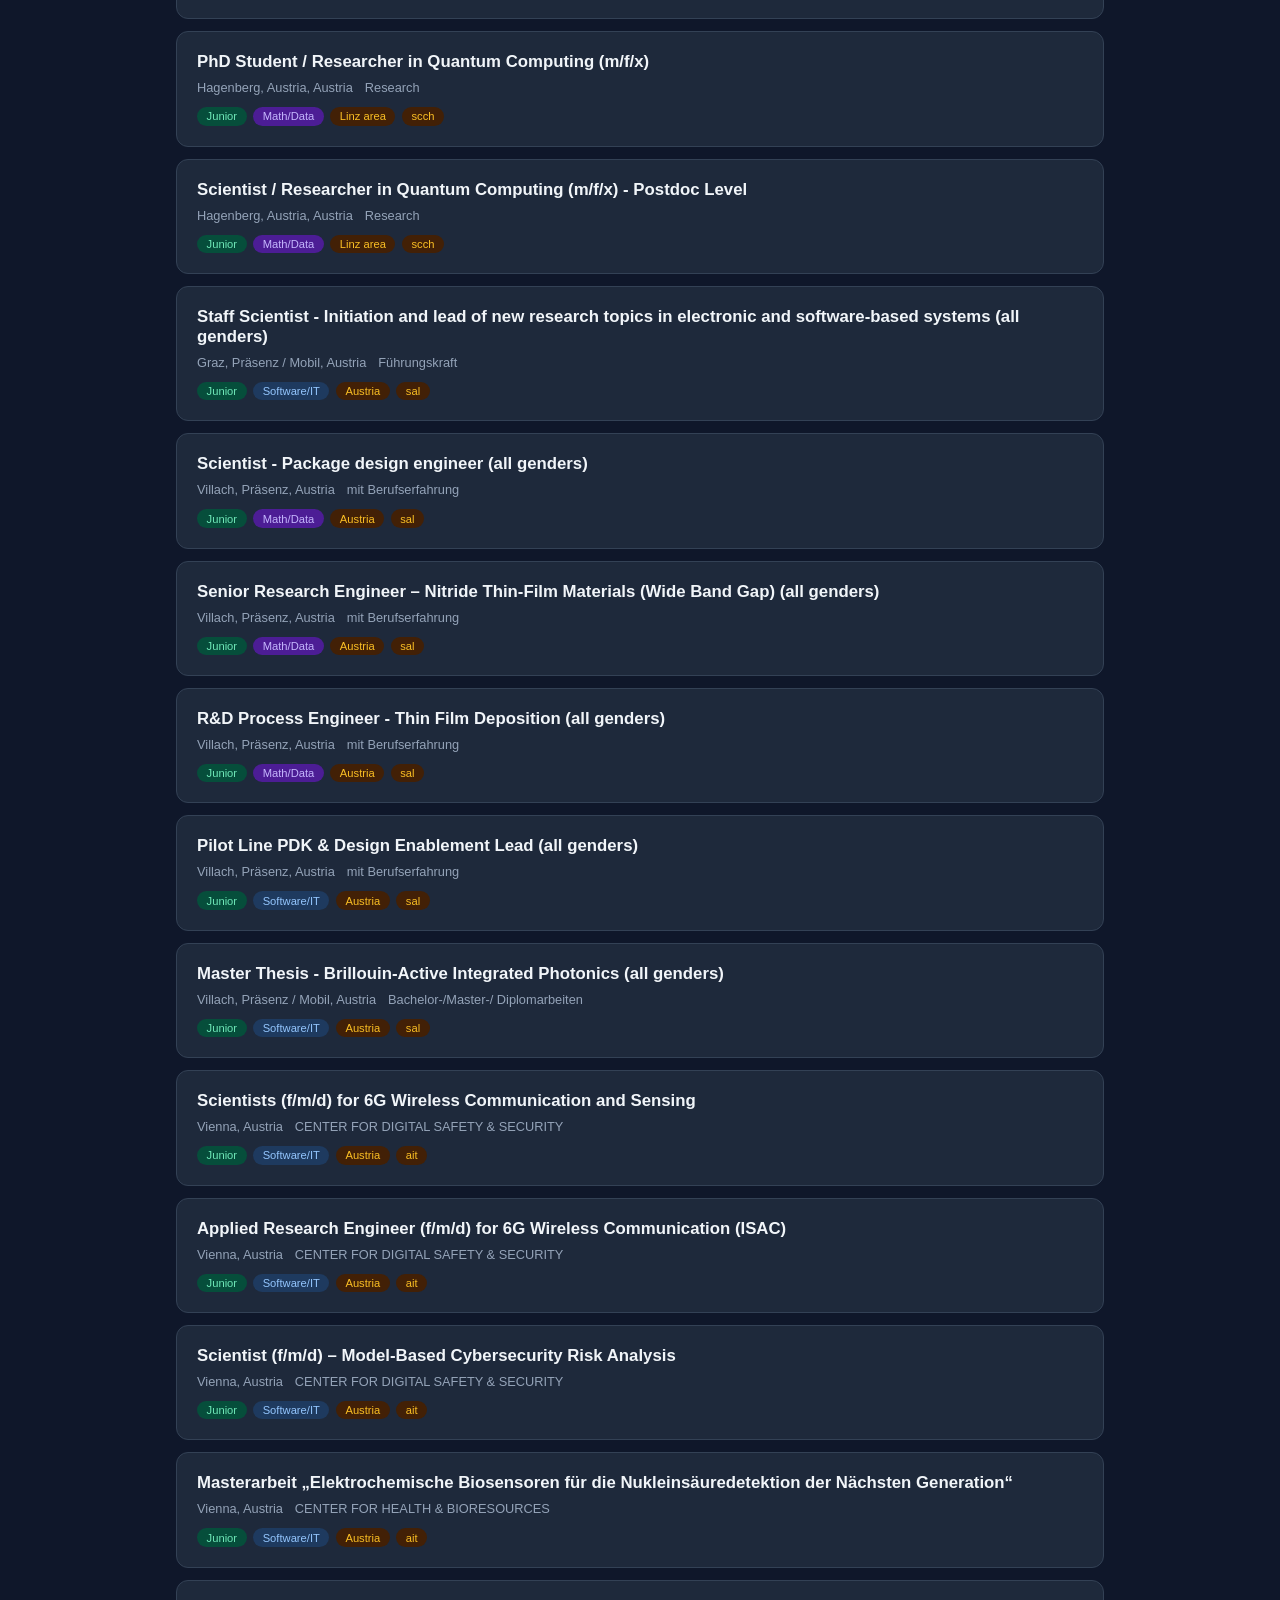
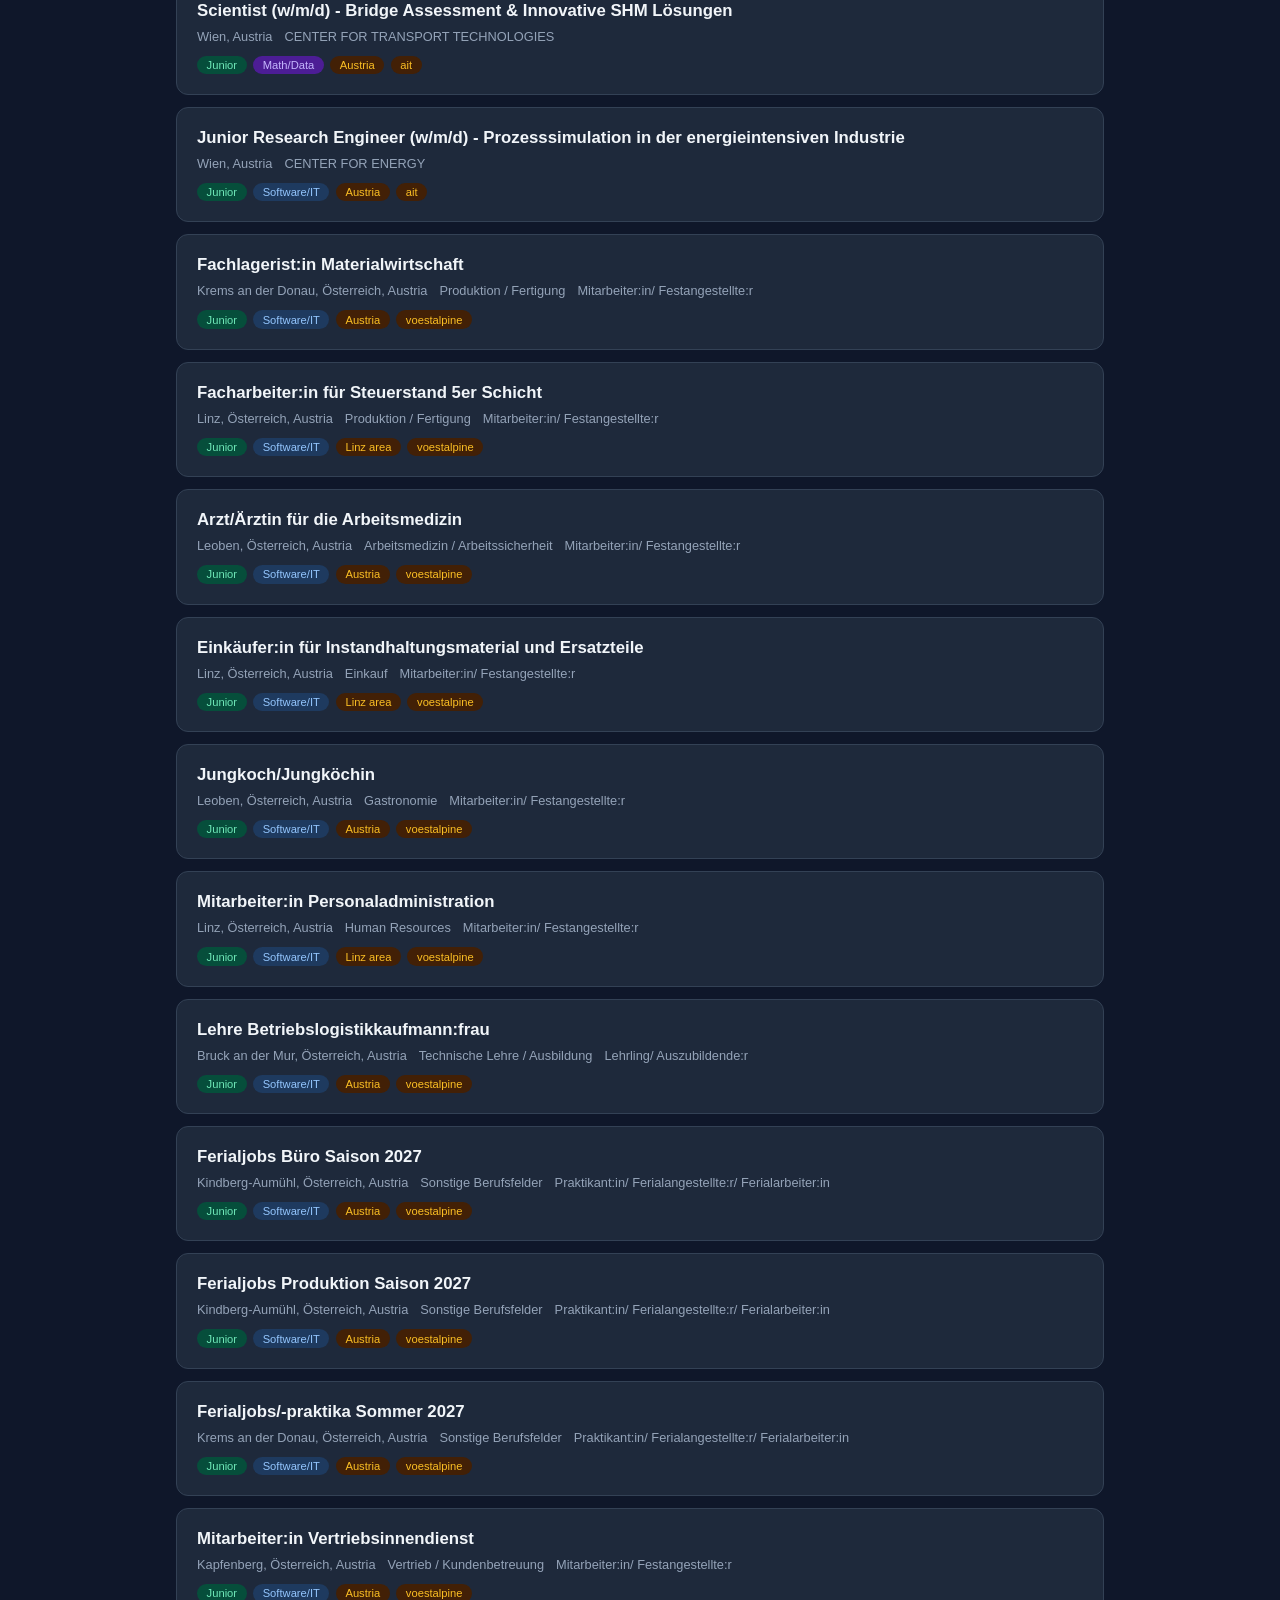
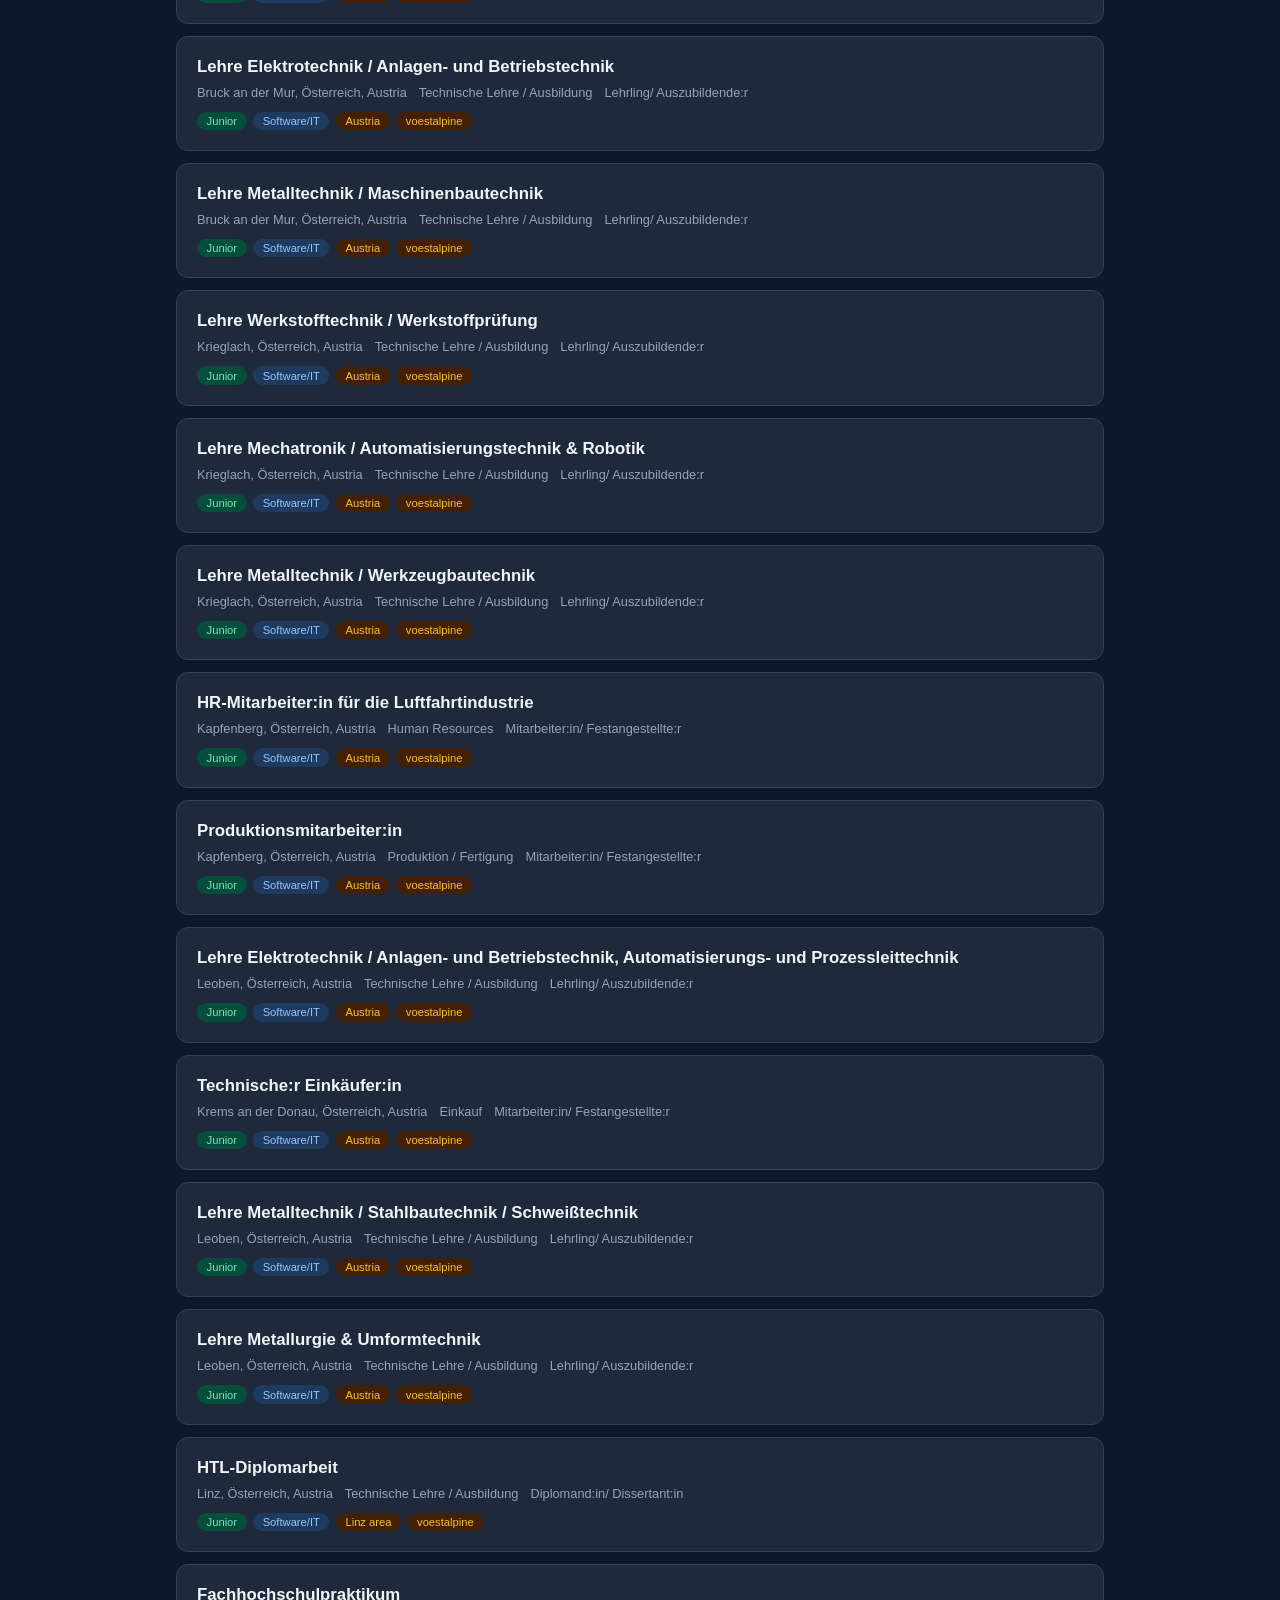
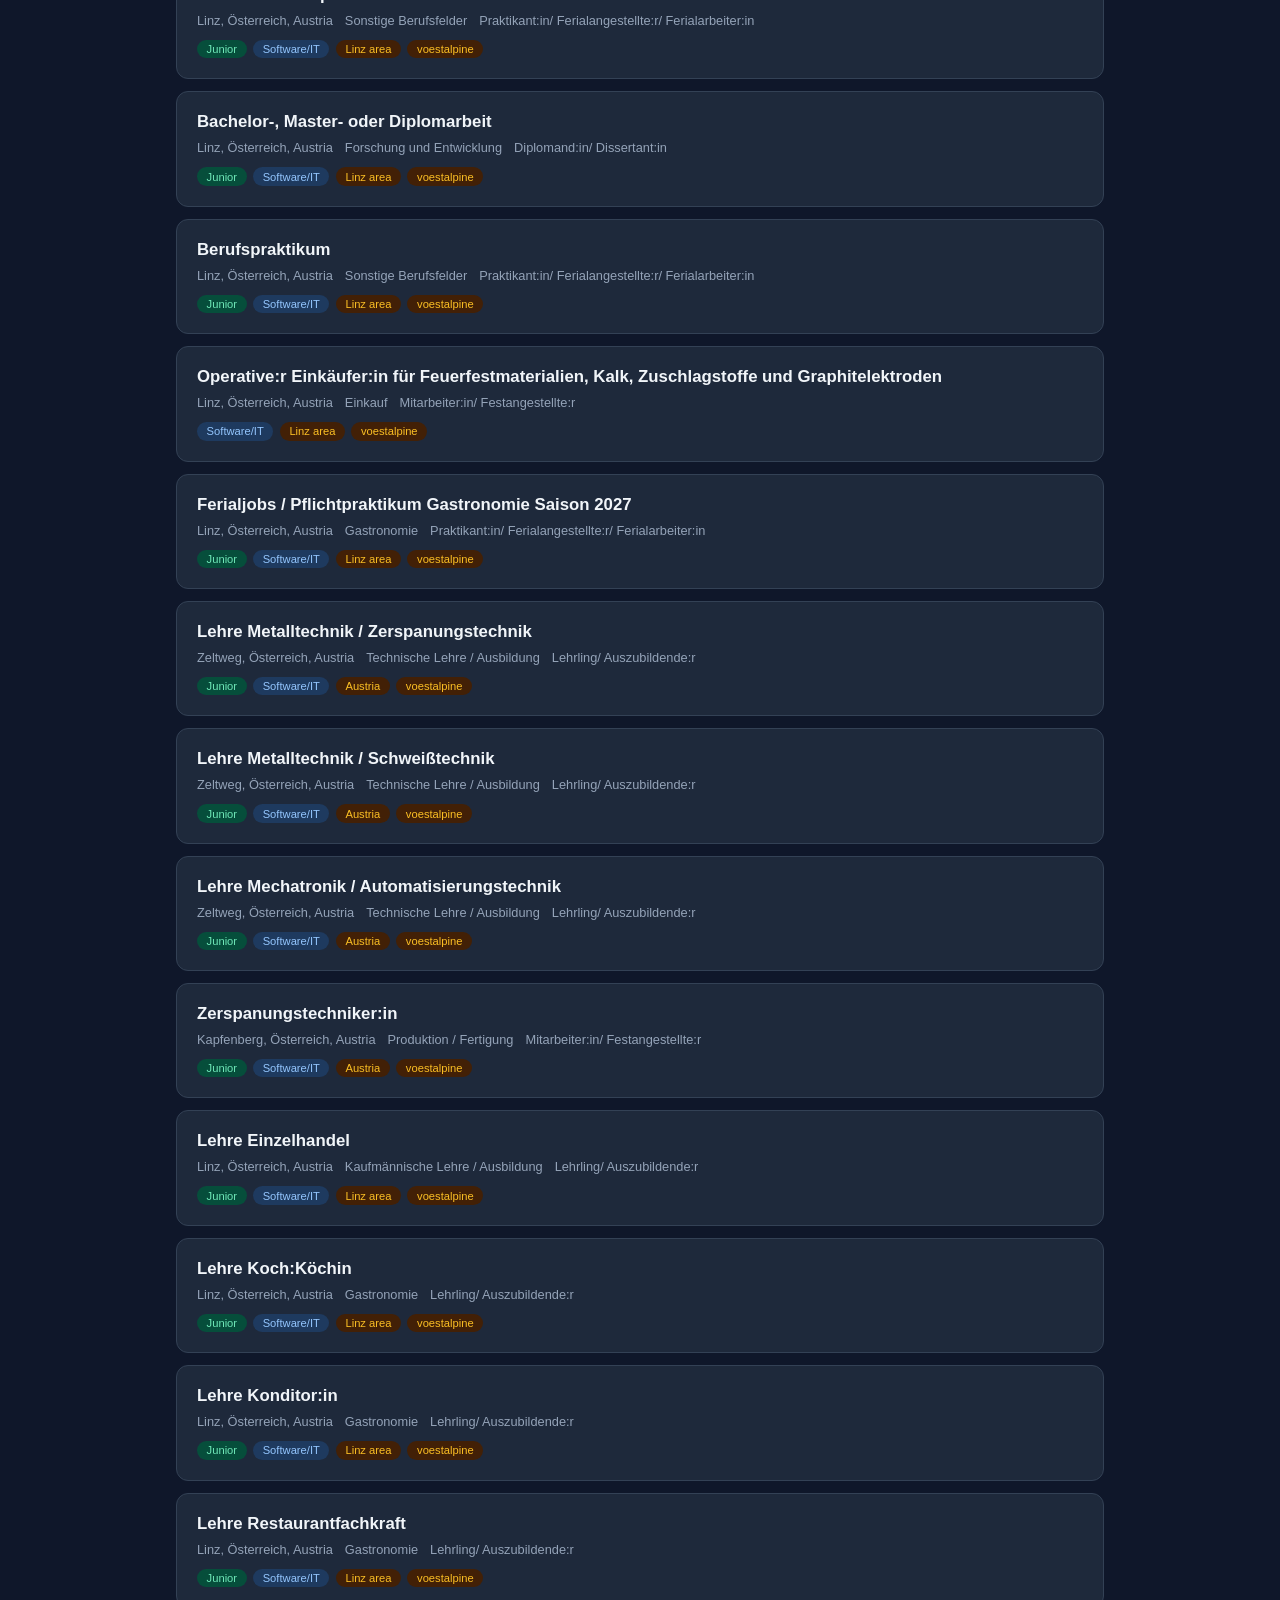
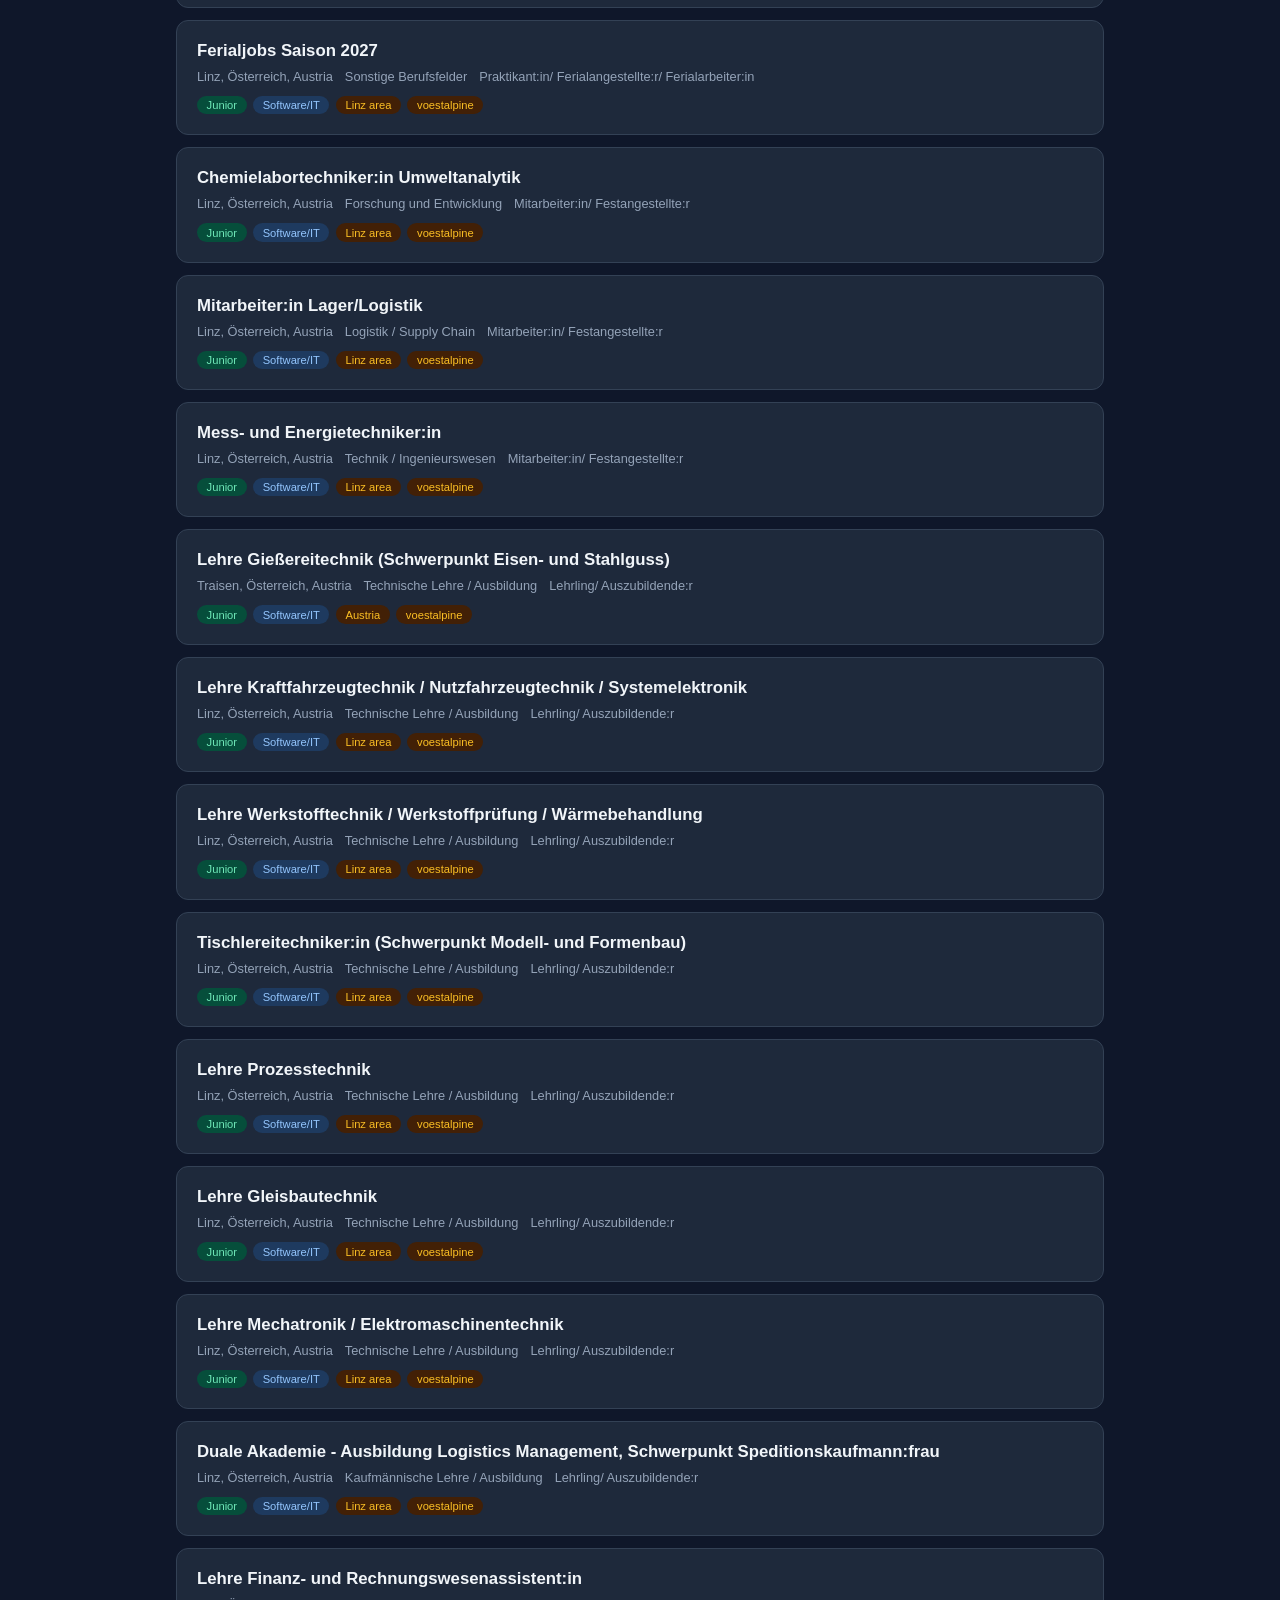
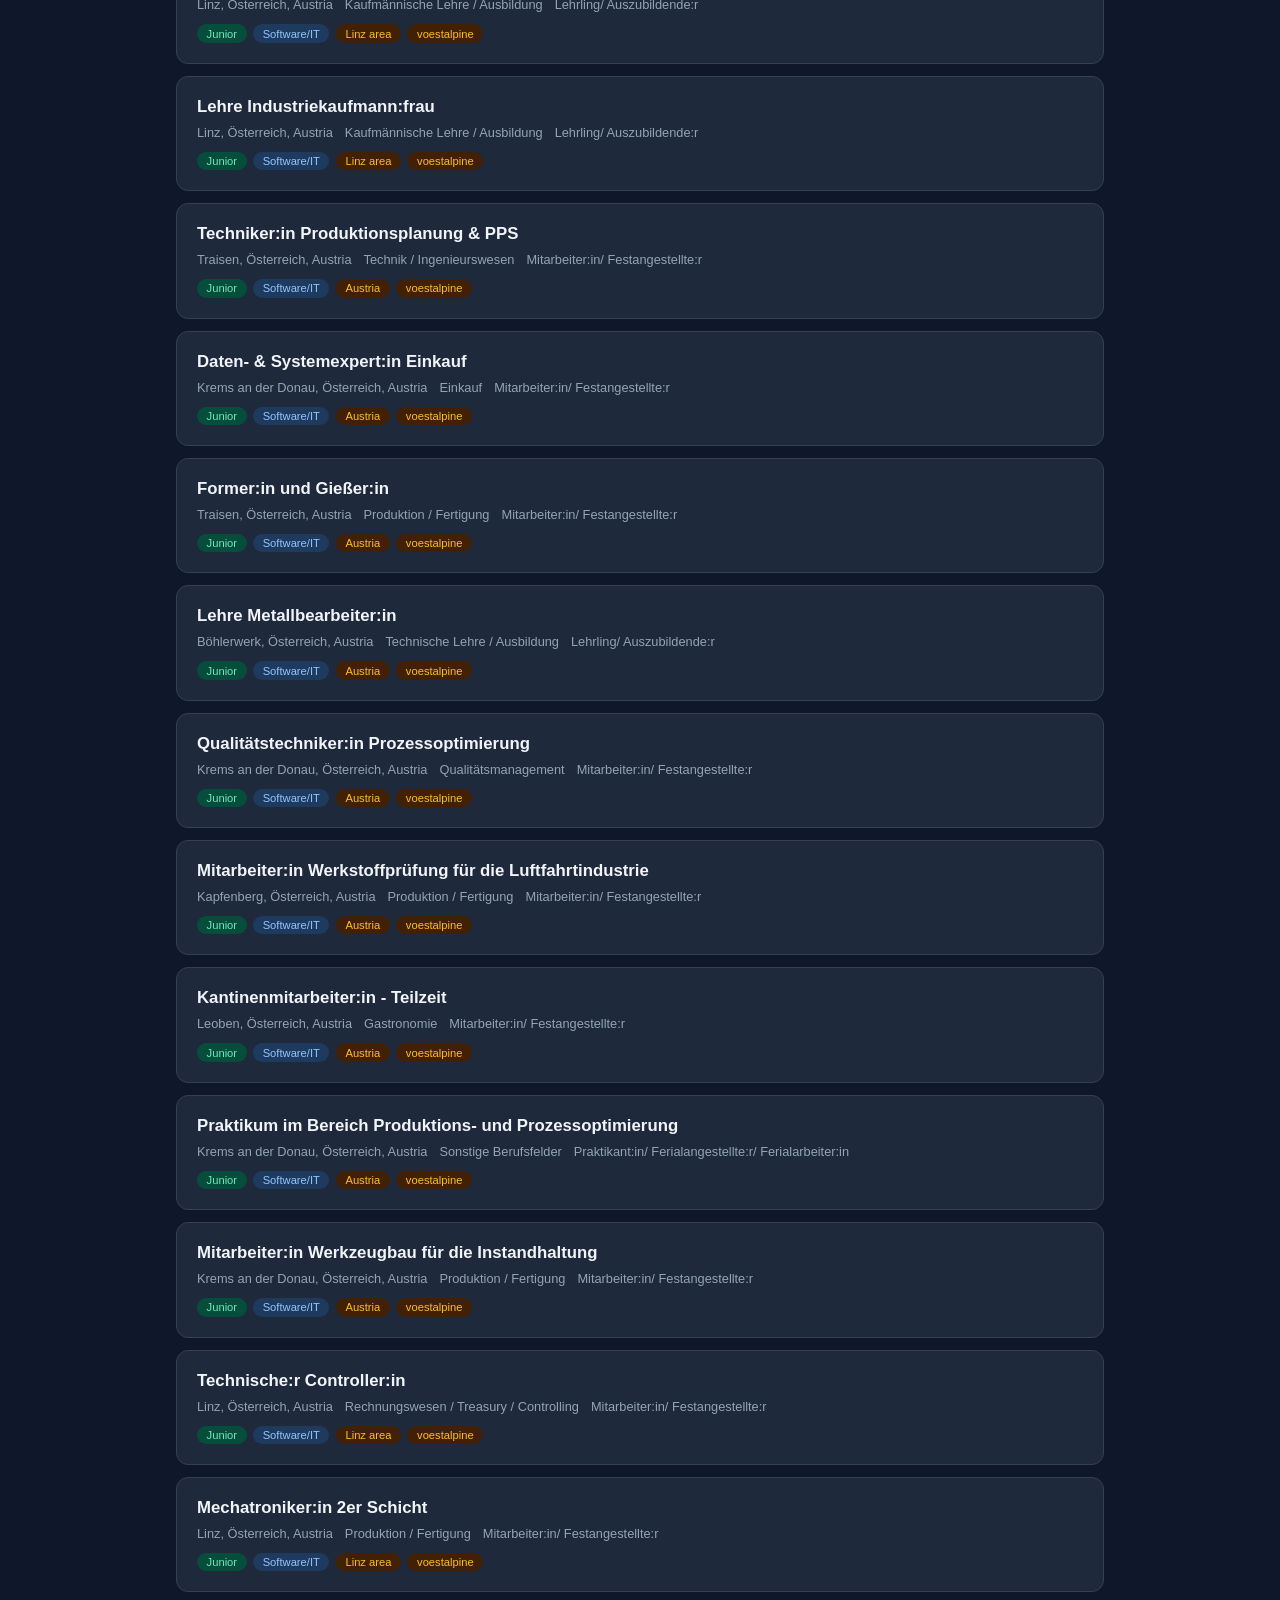
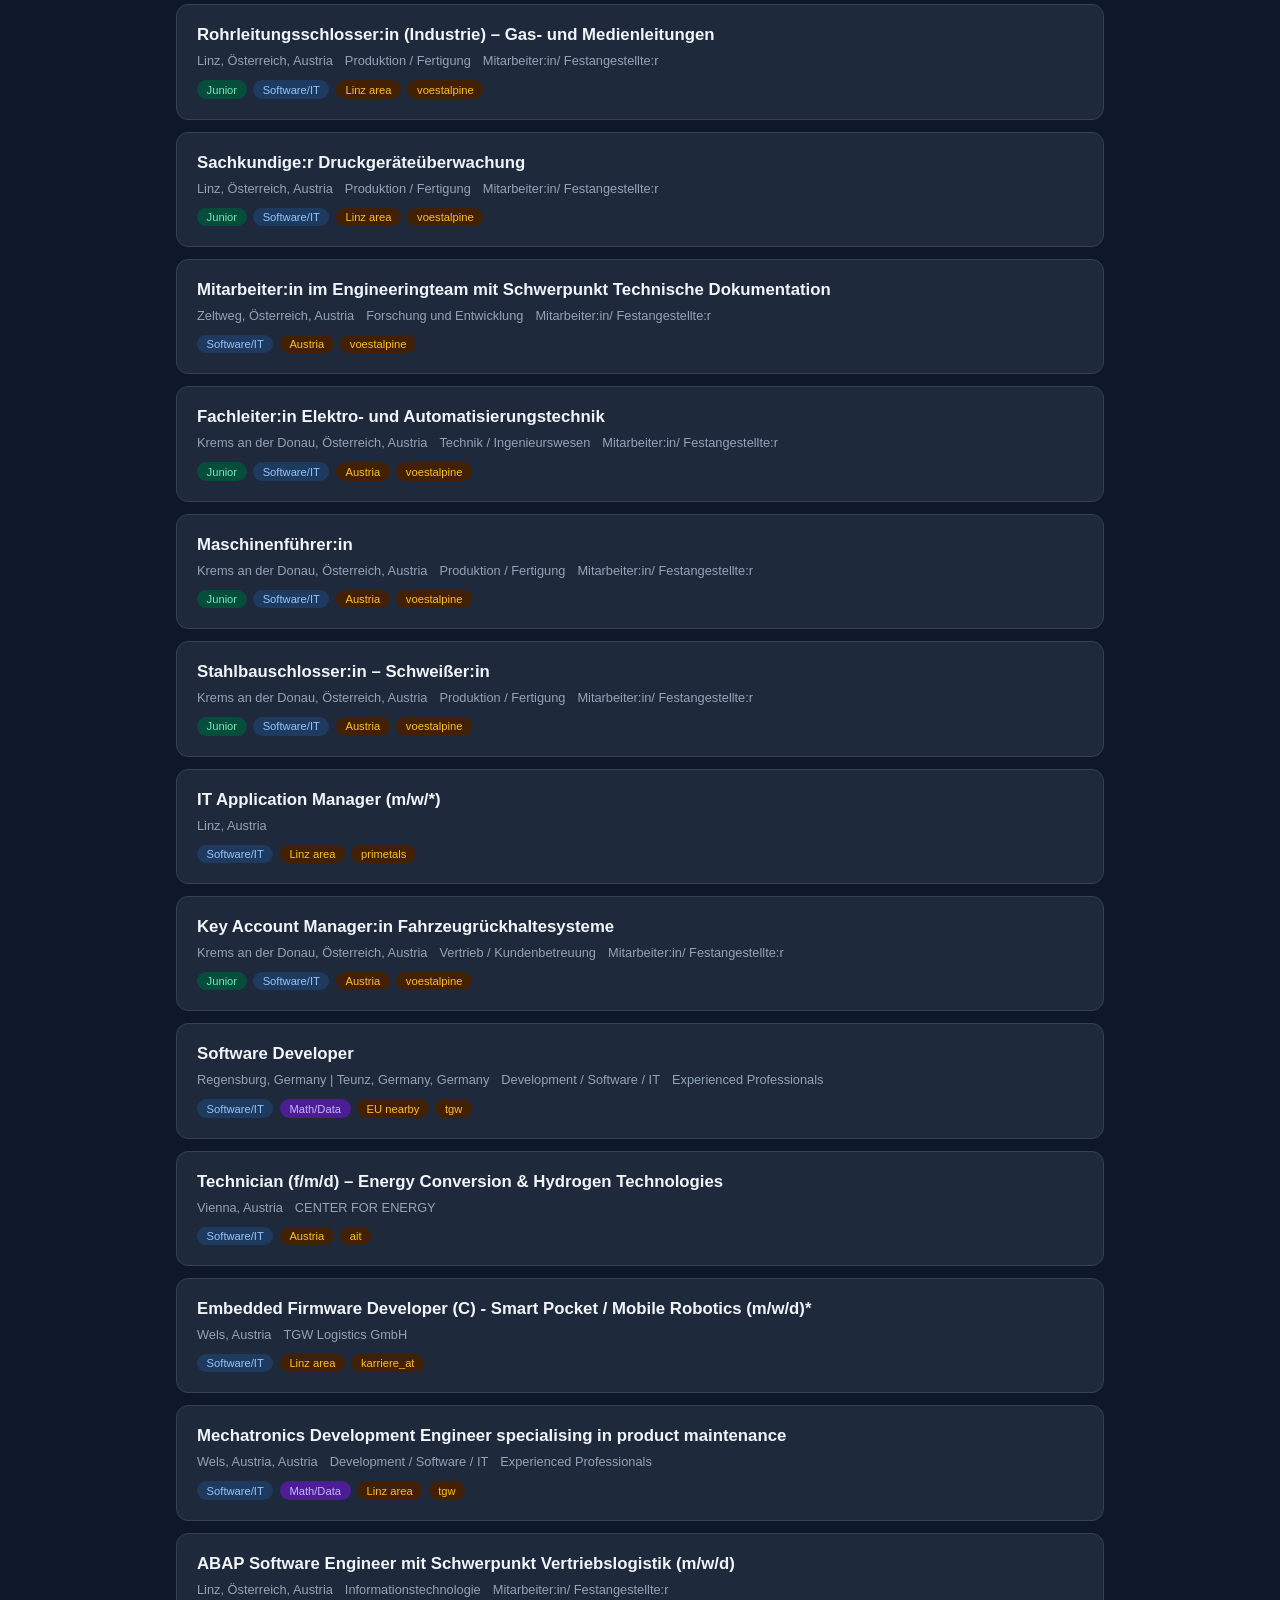
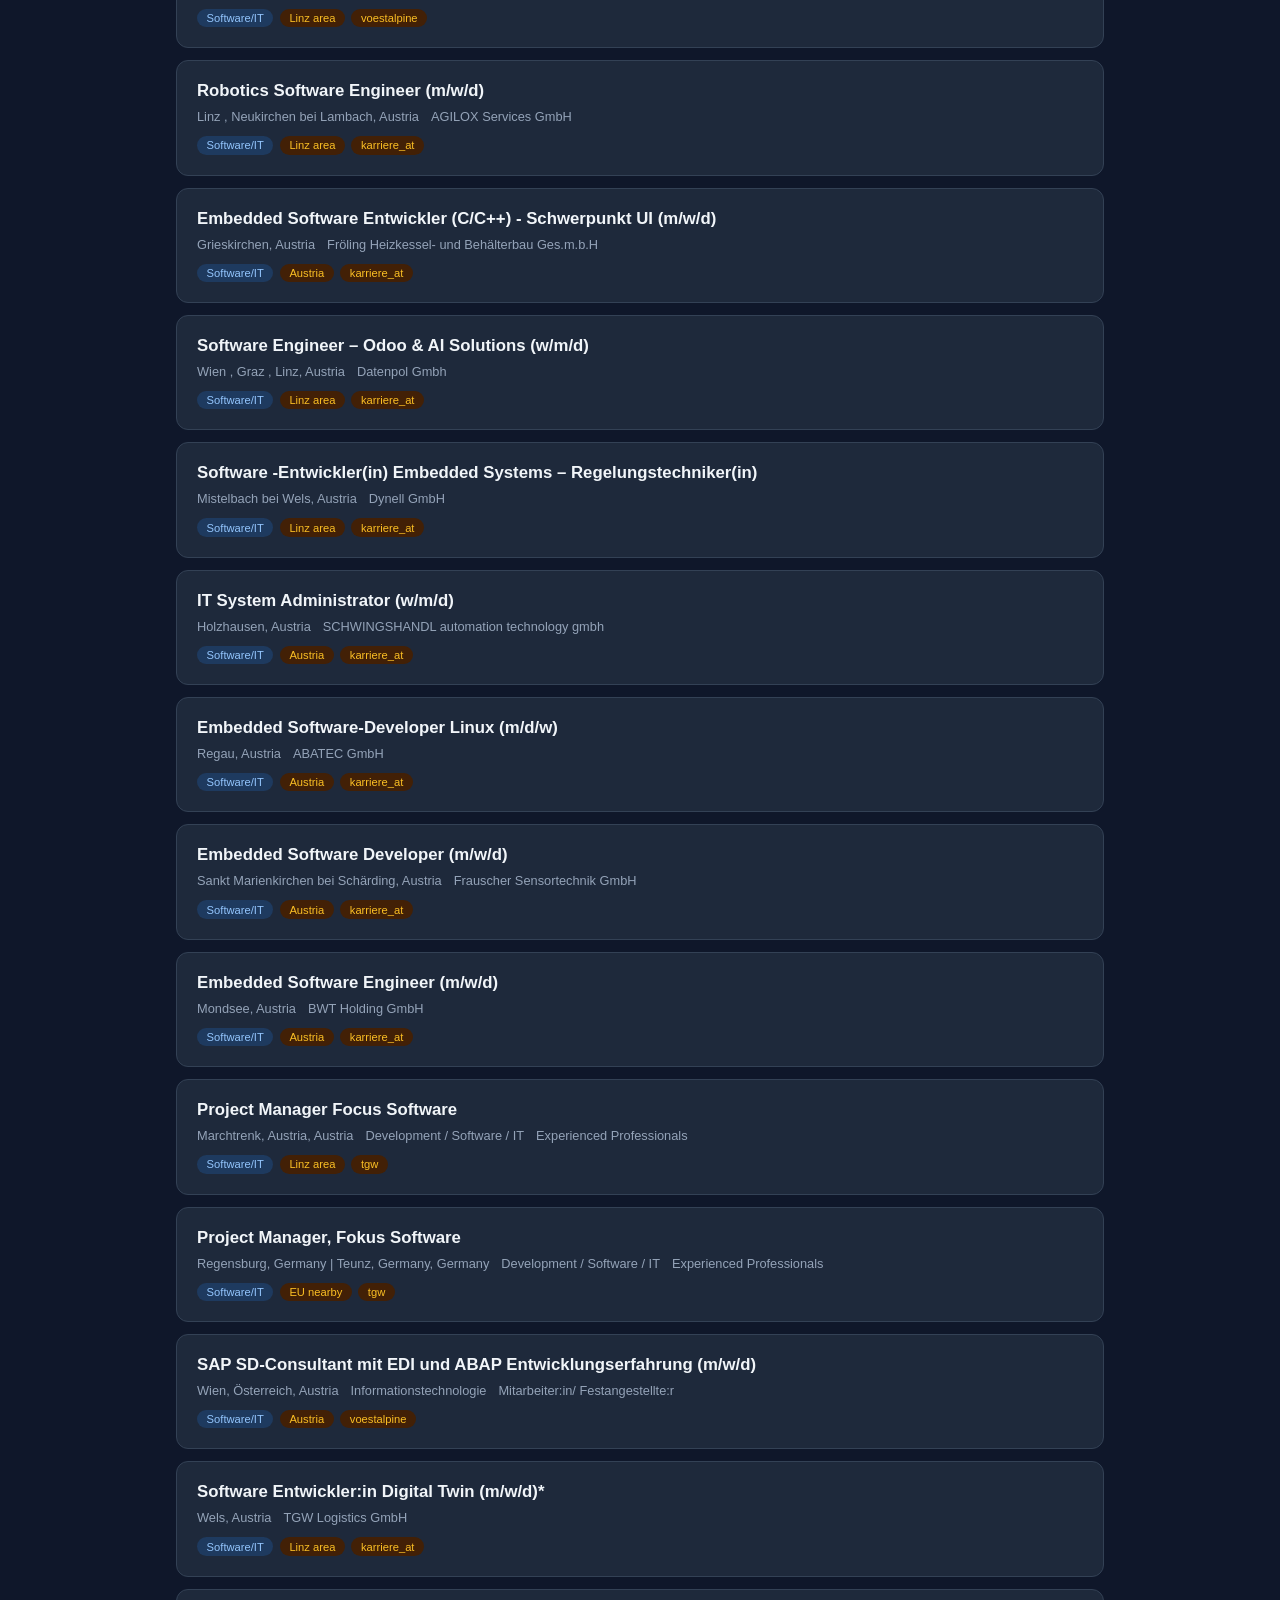
==== commit 54702807: "massive vibe coded update" ====
--- a/docs/index.html
+++ b/docs/index.html
@@ -4,198 +4,62 @@
     <meta charset="UTF-8">
     <meta name="viewport" content="width=device-width, initial-scale=1.0">
     <title>Job Checker Dashboard</title>
-    <style>
-        * { margin: 0; padding: 0; box-sizing: border-box; }
-        body {
-            font-family: -apple-system, BlinkMacSystemFont, 'Segoe UI', Roboto, sans-serif;
-            background: #0f172a;
-            color: #e2e8f0;
-            min-height: 100vh;
-        }
-        .container { max-width: 960px; margin: 0 auto; padding: 2rem 1rem; }
-        header { margin-bottom: 2rem; }
-        h1 { font-size: 1.75rem; color: #f8fafc; margin-bottom: 0.25rem; }
-        .subtitle { color: #94a3b8; font-size: 0.875rem; }
-        .stats {
-            display: grid;
-            grid-template-columns: repeat(auto-fit, minmax(140px, 1fr));
-            gap: 1rem;
-            margin-bottom: 2rem;
-        }
-        .stat-card {
-            background: #1e293b;
-            border-radius: 0.75rem;
-            padding: 1rem 1.25rem;
-            border: 1px solid #334155;
-        }
-        .stat-card .label { color: #94a3b8; font-size: 0.75rem; text-transform: uppercase; letter-spacing: 0.05em; }
-        .stat-card .value { font-size: 1.5rem; font-weight: 700; color: #38bdf8; margin-top: 0.25rem; }
-        .filters {
-            display: flex; gap: 0.5rem; flex-wrap: wrap; margin-bottom: 1.5rem;
-        }
-        .filter-btn {
-            background: #1e293b;
-            border: 1px solid #334155;
-            color: #cbd5e1;
-            padding: 0.4rem 0.85rem;
-            border-radius: 2rem;
-            font-size: 0.8rem;
-            cursor: pointer;
-            transition: all 0.15s;
-        }
-        .filter-btn:hover { border-color: #38bdf8; color: #38bdf8; }
-        .filter-btn.active { background: #0c4a6e; border-color: #38bdf8; color: #38bdf8; }
-        .job-list { display: flex; flex-direction: column; gap: 0.75rem; }
-        .job-card {
-            background: #1e293b;
-            border: 1px solid #334155;
-            border-radius: 0.75rem;
-            padding: 1.25rem;
-            transition: border-color 0.15s;
-        }
-        .job-card:hover { border-color: #475569; }
-        .job-card a { text-decoration: none; color: inherit; }
-        .job-title { font-size: 1.05rem; font-weight: 600; color: #f1f5f9; margin-bottom: 0.5rem; }
-        .job-title a:hover { color: #38bdf8; }
-        .job-meta { display: flex; flex-wrap: wrap; gap: 0.75rem; font-size: 0.8rem; color: #94a3b8; margin-bottom: 0.75rem; }
-        .job-meta span { display: flex; align-items: center; gap: 0.3rem; }
-        .tags { display: flex; flex-wrap: wrap; gap: 0.4rem; }
-        .tag {
-            font-size: 0.7rem;
-            padding: 0.2rem 0.6rem;
-            border-radius: 1rem;
-            font-weight: 500;
-        }
-        .tag.junior { background: #064e3b; color: #6ee7b7; }
-        .tag.software { background: #1e3a5f; color: #93c5fd; }
-        .tag.math { background: #4c1d95; color: #c4b5fd; }
-        .tag.source { background: #422006; color: #fbbf24; }
-        .empty-state {
-            text-align: center;
-            padding: 3rem 1rem;
-            color: #64748b;
-        }
-        .empty-state svg { width: 48px; height: 48px; margin-bottom: 1rem; opacity: 0.4; }
-        .loading { text-align: center; padding: 3rem; color: #64748b; }
-        .error { text-align: center; padding: 3rem; color: #f87171; }
-    </style>
+    <link rel="stylesheet" href="dashboard.css">
 </head>
 <body>
     <div class="container">
         <header>
             <h1>Job Checker Dashboard</h1>
             <p class="subtitle" id="last-check">Loading...</p>
+            <p><a class="nav-link" href="taiwan.html">Taiwan dashboard &rarr;</a></p>
         </header>
 
         <div class="stats" id="stats">
-            <div class="stat-card">
-                <div class="label">Total Jobs</div>
-                <div class="value" id="stat-total">-</div>
-            </div>
-            <div class="stat-card">
-                <div class="label">Matching</div>
-                <div class="value" id="stat-matching">-</div>
-            </div>
-            <div class="stat-card">
-                <div class="label">Sources</div>
-                <div class="value" id="stat-sources">-</div>
-            </div>
+            <div class="stat-card"><div class="label">Total Jobs</div><div class="value" id="stat-total">-</div></div>
+            <div class="stat-card"><div class="label">Matching</div><div class="value" id="stat-matching">-</div></div>
+            <div class="stat-card"><div class="label">New</div><div class="value new" id="stat-new">-</div></div>
+            <div class="stat-card"><div class="label">Sources</div><div class="value" id="stat-sources">-</div></div>
         </div>
 
-        <div class="filters" id="filters">
-            <button class="filter-btn active" data-filter="all">All</button>
-            <button class="filter-btn" data-filter="junior">Junior</button>
-            <button class="filter-btn" data-filter="software">Software/IT</button>
-            <button class="filter-btn" data-filter="math">Math/Data</button>
+        <div class="controls">
+            <input type="search" id="search" placeholder="Search title, company, location..." aria-label="Search jobs">
+            <input type="number" id="salary-min" placeholder="Min annual salary (EUR)" min="0" step="1000"
+                   title="Compares only salaries with an explicit monthly or annual period">
+            <select id="source-filter" aria-label="Filter by source"><option value="">All sources</option></select>
+            <select id="sort" aria-label="Sort jobs">
+                <option value="relevance">Sort: Best match</option>
+                <option value="newest">Sort: Newest first</option>
+                <option value="salary">Sort: Salary (high to low)</option>
+            </select>
+            <button class="filter-btn reset-btn" id="reset-filters" type="button">Reset filters</button>
         </div>
 
-        <div class="job-list" id="job-list">
-            <div class="loading">Loading results...</div>
-        </div>
+        <div class="filters" id="filters" aria-label="Job filters"></div>
+        <div class="results-info" id="results-info" aria-live="polite"></div>
+        <p class="salary-note">Salary comparison uses annualized values only when the posting states a month/year period.</p>
+        <div class="job-list" id="job-list"><div class="loading">Loading results...</div></div>
     </div>
 
     <script>
-        let allJobs = [];
-        let currentFilter = 'all';
-
-        async function loadData() {
-            try {
-                const res = await fetch('results.json?' + Date.now());
-                if (!res.ok) throw new Error('Failed to load results.json');
-                const data = await res.json();
-                allJobs = data.results || [];
-                render(data);
-            } catch (err) {
-                document.getElementById('job-list').innerHTML =
-                    `<div class="error">Could not load results. Make sure the GitHub Action has run at least once.<br><small>${err.message}</small></div>`;
+        window.JOB_DASHBOARD_CONFIG = {
+            dataUrl: "results.json",
+            currency: "EUR",
+            filters: {
+                all: "All",
+                new: "New",
+                linz_area: "Linz area",
+                vienna_area: "Vienna",
+                austria: "Austria",
+                remote: "Remote",
+                remote_eu: "Remote (EU)",
+                remote_worldwide: "Remote (worldwide)",
+                eu_nearby: "EU nearby",
+                junior: "Junior",
+                software: "Software/IT",
+                math: "Math/Data"
             }
-        }
-
-        function render(data) {
-            const date = new Date(data.check_date);
-            document.getElementById('last-check').textContent =
-                `Last checked: ${date.toLocaleString()}`;
-            document.getElementById('stat-total').textContent = data.total_jobs_found;
-            document.getElementById('stat-matching').textContent = data.matching_jobs;
-
-            const sources = new Set(allJobs.map(j => j.source));
-            document.getElementById('stat-sources').textContent = sources.size;
-
-            applyFilter();
-        }
-
-        function applyFilter() {
-            let filtered = allJobs;
-            if (currentFilter !== 'all') {
-                const key = currentFilter === 'junior' ? 'is_junior_level'
-                    : currentFilter === 'software' ? 'is_software_dev'
-                    : 'is_math_related';
-                filtered = allJobs.filter(j => j.match_details[key]);
-            }
-
-            const list = document.getElementById('job-list');
-            if (filtered.length === 0) {
-                list.innerHTML = `<div class="empty-state">
-                    <svg xmlns="http://www.w3.org/2000/svg" fill="none" viewBox="0 0 24 24" stroke="currentColor"><path stroke-linecap="round" stroke-linejoin="round" stroke-width="1.5" d="M21 21l-6-6m2-5a7 7 0 11-14 0 7 7 0 0114 0z"/></svg>
-                    <p>No matching jobs found for this filter.</p>
-                </div>`;
-                return;
-            }
-
-            list.innerHTML = filtered.map(job => {
-                const tags = [];
-                if (job.match_details.is_junior_level) tags.push('<span class="tag junior">Junior</span>');
-                if (job.match_details.is_software_dev) tags.push('<span class="tag software">Software/IT</span>');
-                if (job.match_details.is_math_related) tags.push('<span class="tag math">Math/Data</span>');
-                tags.push(`<span class="tag source">${job.source}</span>`);
-                if (job.location_match) {
-                    const locLabels = {linz_area: 'Linz area', austria: 'Austria', remote_worldwide: 'Remote (worldwide)', remote_eu: 'Remote (EU)', remote: 'Remote', eu_nearby: 'EU nearby'};
-                    tags.push(`<span class="tag source">${locLabels[job.location_match] || job.location_match}</span>`);
-                }
-
-                const url = job.url.startsWith('http') ? job.url : `https://www.tgw-group.com${job.url}`;
-
-                return `<div class="job-card">
-                    <div class="job-title"><a href="${url}" target="_blank" rel="noopener">${job.title}</a></div>
-                    <div class="job-meta">
-                        <span>${job.location}, ${job.country}</span>
-                        <span>${job.category}</span>
-                        <span>${job.experience_level}</span>
-                    </div>
-                    <div class="tags">${tags.join('')}</div>
-                </div>`;
-            }).join('');
-        }
-
-        document.getElementById('filters').addEventListener('click', e => {
-            if (!e.target.classList.contains('filter-btn')) return;
-            document.querySelectorAll('.filter-btn').forEach(b => b.classList.remove('active'));
-            e.target.classList.add('active');
-            currentFilter = e.target.dataset.filter;
-            applyFilter();
-        });
-
-        loadData();
+        };
     </script>
+    <script src="dashboard.js"></script>
 </body>
 </html>
--- a/docs/dashboard.css
+++ b/docs/dashboard.css
@@ -0,0 +1,90 @@
+* { margin: 0; padding: 0; box-sizing: border-box; }
+body {
+    font-family: -apple-system, BlinkMacSystemFont, 'Segoe UI', Roboto, sans-serif;
+    background: #0f172a;
+    color: #e2e8f0;
+    min-height: 100vh;
+}
+.container { max-width: 960px; margin: 0 auto; padding: 2rem 1rem; }
+header { margin-bottom: 2rem; }
+h1 { font-size: 1.75rem; color: #f8fafc; margin-bottom: 0.25rem; }
+.subtitle { color: #94a3b8; font-size: 0.875rem; }
+.nav-link { color: #38bdf8; font-size: 0.8rem; text-decoration: none; }
+.nav-link:hover { text-decoration: underline; }
+.stats {
+    display: grid;
+    grid-template-columns: repeat(auto-fit, minmax(140px, 1fr));
+    gap: 1rem;
+    margin-bottom: 2rem;
+}
+.stat-card {
+    background: #1e293b;
+    border-radius: 0.75rem;
+    padding: 1rem 1.25rem;
+    border: 1px solid #334155;
+}
+.stat-card .label { color: #94a3b8; font-size: 0.75rem; text-transform: uppercase; letter-spacing: 0.05em; }
+.stat-card .value { font-size: 1.5rem; font-weight: 700; color: #38bdf8; margin-top: 0.25rem; }
+.stat-card .value.new { color: #34d399; }
+.controls { display: flex; gap: 0.5rem; flex-wrap: wrap; margin-bottom: 1rem; align-items: center; }
+.controls input, .controls select {
+    background: #1e293b;
+    border: 1px solid #334155;
+    color: #e2e8f0;
+    padding: 0.45rem 0.7rem;
+    border-radius: 0.5rem;
+    font-size: 0.85rem;
+}
+.controls input[type="search"] { flex: 1 1 200px; }
+.controls input[type="number"] { width: 175px; }
+.filters { display: flex; gap: 0.5rem; flex-wrap: wrap; margin-bottom: 1rem; }
+.filter-btn {
+    background: #1e293b;
+    border: 1px solid #334155;
+    color: #cbd5e1;
+    padding: 0.4rem 0.85rem;
+    border-radius: 2rem;
+    font-size: 0.8rem;
+    cursor: pointer;
+    transition: all 0.15s;
+}
+.filter-btn:hover { border-color: #38bdf8; color: #38bdf8; }
+.filter-btn.active { background: #0c4a6e; border-color: #38bdf8; color: #38bdf8; }
+.filter-btn:focus-visible, .controls input:focus-visible, .controls select:focus-visible {
+    outline: 2px solid #38bdf8;
+    outline-offset: 2px;
+}
+.reset-btn { margin-left: auto; }
+.results-info { color: #94a3b8; font-size: 0.8rem; margin-bottom: 0.75rem; min-height: 1rem; }
+.salary-note { color: #64748b; font-size: 0.75rem; margin: -0.5rem 0 1rem; }
+.job-list { display: flex; flex-direction: column; gap: 0.75rem; }
+.job-card {
+    background: #1e293b;
+    border: 1px solid #334155;
+    border-radius: 0.75rem;
+    padding: 1.25rem;
+    transition: border-color 0.15s;
+}
+.job-card:hover { border-color: #475569; }
+.job-card.is-new { border-color: #34d399; }
+.job-card a { text-decoration: none; color: inherit; }
+.job-title { font-size: 1.05rem; font-weight: 600; color: #f1f5f9; margin-bottom: 0.5rem; }
+.job-title a:hover { color: #38bdf8; }
+.job-meta { display: flex; flex-wrap: wrap; gap: 0.75rem; font-size: 0.8rem; color: #94a3b8; margin-bottom: 0.75rem; }
+.job-meta span { display: flex; align-items: center; gap: 0.3rem; }
+.tags { display: flex; flex-wrap: wrap; gap: 0.4rem; }
+.tag { font-size: 0.7rem; padding: 0.2rem 0.6rem; border-radius: 1rem; font-weight: 500; }
+.tag.junior { background: #064e3b; color: #6ee7b7; }
+.tag.software { background: #1e3a5f; color: #93c5fd; }
+.tag.math { background: #4c1d95; color: #c4b5fd; }
+.tag.source { background: #422006; color: #fbbf24; }
+.tag.new { background: #065f46; color: #a7f3d0; font-weight: 700; }
+.tag.salary { background: #134e4a; color: #5eead4; }
+.empty-state { text-align: center; padding: 3rem 1rem; color: #64748b; }
+.empty-state svg { width: 48px; height: 48px; margin-bottom: 1rem; opacity: 0.4; }
+.loading { text-align: center; padding: 3rem; color: #64748b; }
+.error { text-align: center; padding: 3rem; color: #f87171; }
+@media (max-width: 600px) {
+    .reset-btn { margin-left: 0; }
+    .controls input[type="number"] { width: 100%; }
+}
